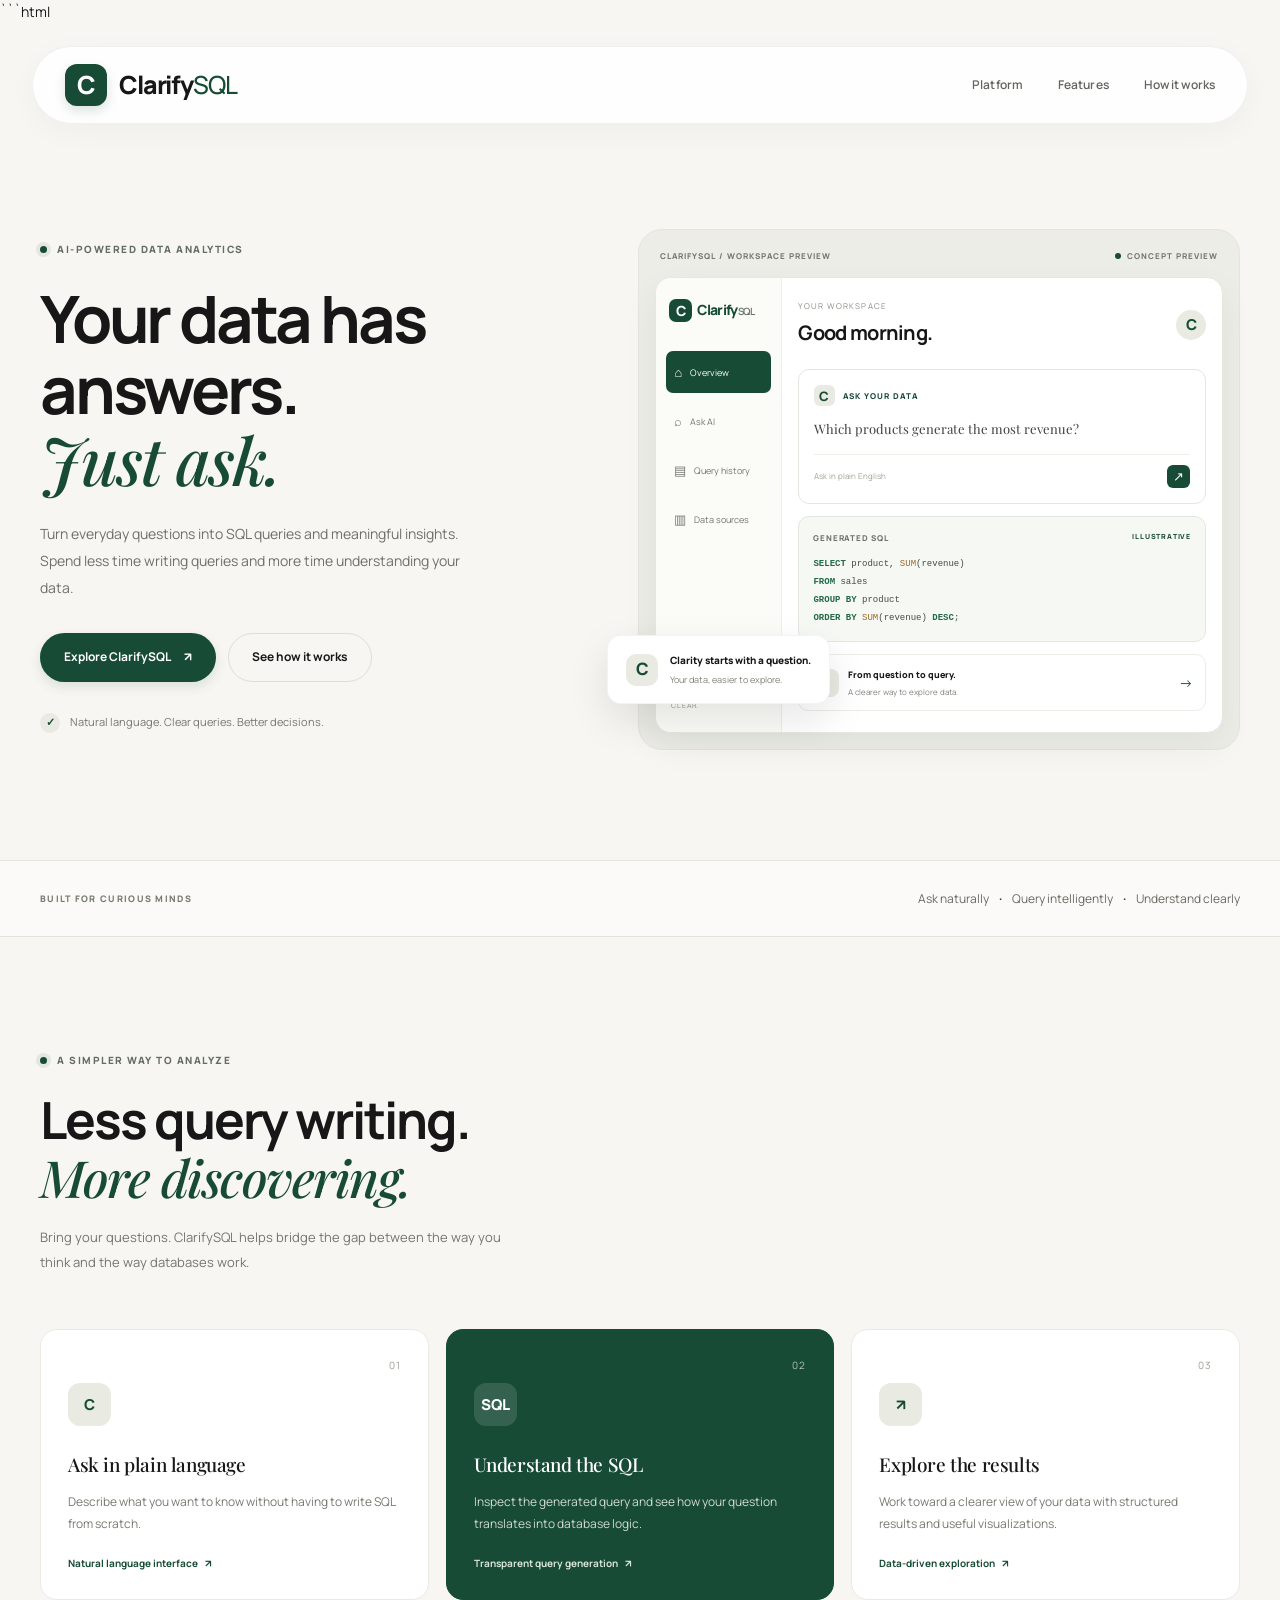
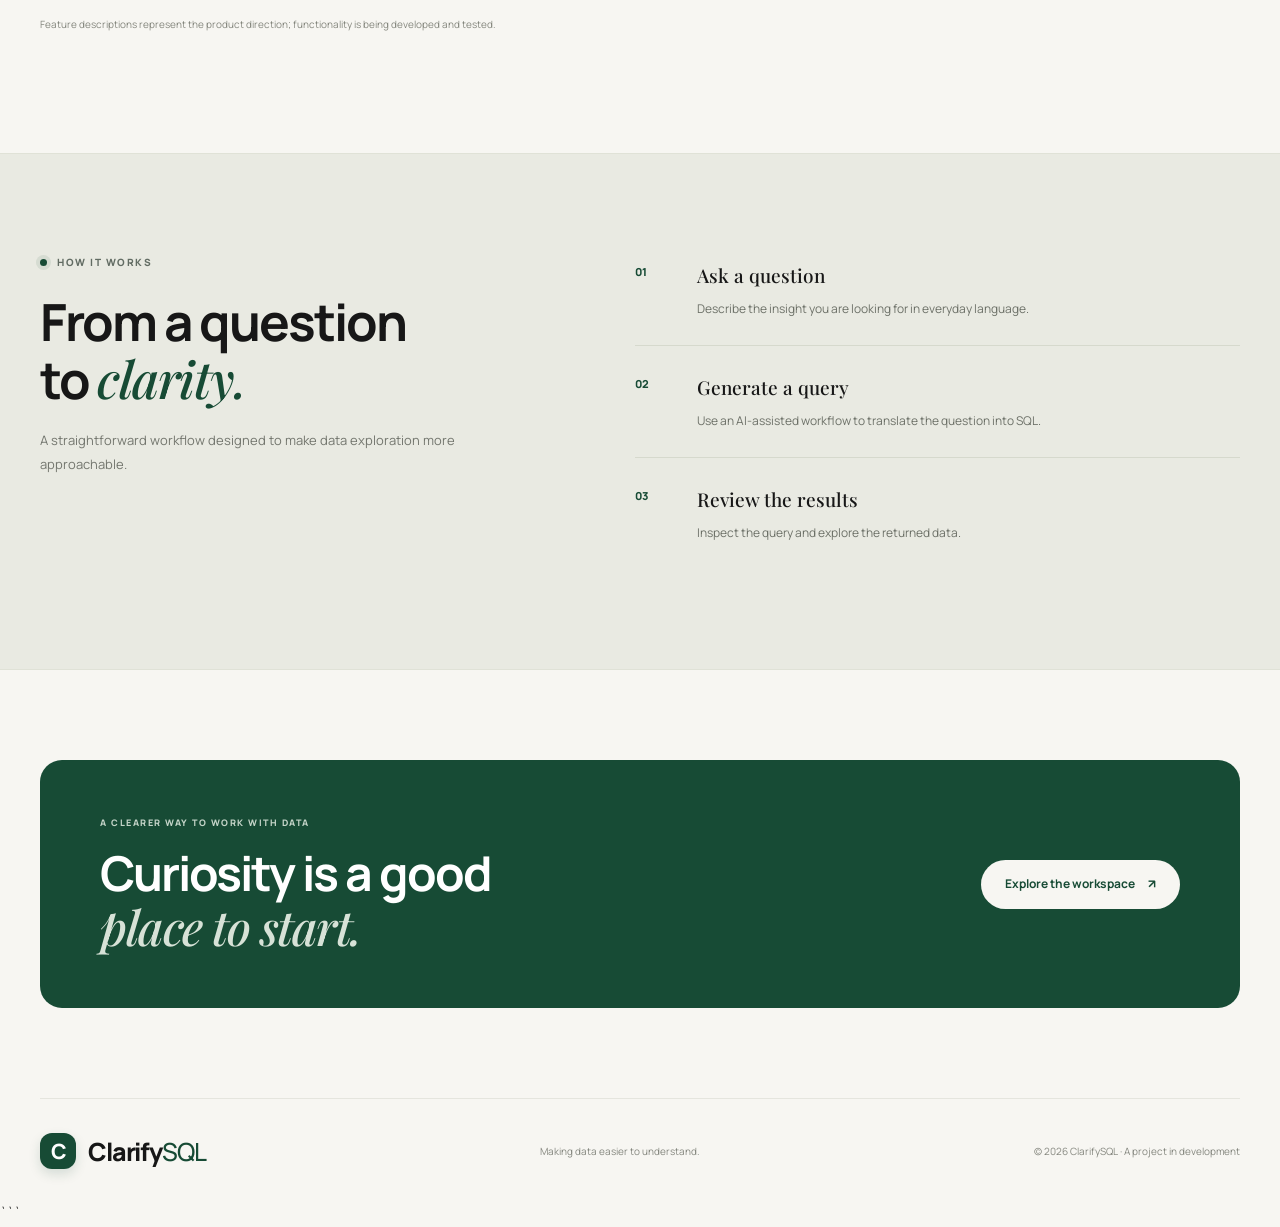
==== frontend/index.html @ b141f2fe "Add ClarifySQL landing page" ====
```html
<!DOCTYPE html>
<html lang="en">
<head>
  <meta charset="UTF-8" />
  <meta name="viewport" content="width=device-width, initial-scale=1.0" />
  <meta name="theme-color" content="#F7F6F2" />
  <meta name="description" content="ClarifySQL transforms natural-language questions into SQL queries and clear data insights." />
  <title>ClarifySQL — Ask your data</title>

  <link rel="preconnect" href="https://fonts.googleapis.com" />
  <link rel="preconnect" href="https://fonts.gstatic.com" crossorigin />
  <link href="https://fonts.googleapis.com/css2?family=DM+Sans:wght@400;500;600;700;800&family=Manrope:wght@400;500;600;700;800&family=Playfair+Display:ital,wght@0,500;0,600;0,700;1,500;1,600&display=swap" rel="stylesheet" />
  <link rel="stylesheet" href="style.css" />

  <style>
    /* Stronger, more professional ClarifySQL branding */
    :root {
      --sans: "Manrope", "DM Sans", Arial, sans-serif;
      --forest: #174B35;
    }

    .brand {
      gap: 12px;
      font-family: "Manrope", sans-serif;
      font-size: 25px;
      font-weight: 800;
      letter-spacing: -1.15px;
    }

    .brand-mark {
      width: 42px;
      height: 42px;
      border-radius: 12px;
      font-family: "Manrope", sans-serif;
      font-size: 25px;
      font-weight: 800;
      letter-spacing: -1.5px;
      box-shadow: 0 5px 12px rgba(23, 75, 53, 0.15);
    }

    .brand-light {
      color: var(--forest);
      font-weight: 500;
    }

    .hero h1 {
      font-family: "Manrope", sans-serif;
      font-weight: 700;
      letter-spacing: -3.2px;
      line-height: 1.08;
    }

    .hero h1 em {
      font-family: "Playfair Display", Georgia, serif;
      font-weight: 500;
      letter-spacing: -2px;
    }

    .section-heading h2,
    .how-copy h2,
    .closing h2 {
      font-family: "Manrope", sans-serif;
      font-weight: 700;
      letter-spacing: -2px;
    }

    .section-heading h2 em,
    .how-copy h2 em,
    .closing h2 em {
      font-family: "Playfair Display", Georgia, serif;
      font-weight: 500;
    }

    .preview-logo {
      display: flex;
      align-items: center;
      gap: 5px;
      margin-left: 3px;
      font-family: "Manrope", sans-serif;
      font-size: 14px;
      font-weight: 800;
      letter-spacing: -0.7px;
    }

    .preview-logo .preview-mark {
      display: inline-grid;
      place-items: center;
      width: 23px;
      height: 23px;
      border-radius: 7px;
      background: var(--forest);
      color: white;
      font-size: 14px;
      letter-spacing: -1px;
    }

    .preview-logo .preview-sql {
      font-size: 10px;
      font-weight: 600;
      color: #667269;
      letter-spacing: -0.3px;
    }

    .query-icon,
    .floating-icon {
      display: inline-grid;
      place-items: center;
      font-family: "Manrope", sans-serif;
      font-weight: 800;
    }

    .query-icon {
      width: 21px;
      height: 21px;
      border-radius: 6px;
      background: #E9EAE2;
      color: var(--forest);
      font-size: 13px;
    }

    .floating-icon {
      font-size: 17px;
    }

    .query-submit {
      font-family: "Manrope", sans-serif;
    }

    .site-header > a.button {
      display: none;
    }

    .hero-actions .button {
      min-height: 49px;
      font-size: 12px;
    }

    .button-dark {
      background: var(--forest);
    }

    .button-dark:focus-visible,
    .button-outline:focus-visible,
    a:focus-visible {
      outline: 3px solid #9CB9A4;
      outline-offset: 4px;
    }

    @media (max-width: 760px) {
      .brand {
        font-size: 22px;
      }

      .brand-mark {
        width: 38px;
        height: 38px;
        font-size: 23px;
      }

      .hero h1 {
        letter-spacing: -2.2px;
      }
    }
  </style>
</head>

<body>
  <header class="site-header">
    <a class="brand" href="#home" aria-label="ClarifySQL home">
      <span class="brand-mark" aria-hidden="true">C</span>
      <span>Clarify<span class="brand-light">SQL</span></span>
    </a>

    <nav class="nav-links" aria-label="Main navigation">
      <a href="#platform">Platform</a>
      <a href="#features">Features</a>
      <a href="#how-it-works">How it works</a>
    </nav>
  </header>

  <main id="home">
    <section class="hero section-wrap">
      <div class="hero-copy">
        <div class="eyebrow">
          <span class="status-dot"></span>
          AI-POWERED DATA ANALYTICS
        </div>

        <h1>
          Your data has answers.<br />
          <em>Just ask.</em>
        </h1>

        <p class="hero-description">
          Turn everyday questions into SQL queries and meaningful insights.
          Spend less time writing queries and more time understanding your data.
        </p>

        <div class="hero-actions">
          <a class="button button-dark" href="#platform">
            Explore ClarifySQL <span aria-hidden="true">↗</span>
          </a>
          <a class="button button-outline" href="#how-it-works">
            See how it works
          </a>
        </div>

        <div class="hero-note">
          <span class="mini-check" aria-hidden="true">✓</span>
          Natural language. Clear queries. Better decisions.
        </div>
      </div>

      <div class="hero-visual" id="platform">
        <div class="visual-topline">
          <span>CLARIFYSQL / WORKSPACE PREVIEW</span>
          <span class="live-indicator"><i></i> CONCEPT PREVIEW</span>
        </div>

        <div class="preview-window">
          <aside class="preview-sidebar">
            <div class="preview-logo">
              <span class="preview-mark" aria-hidden="true">C</span>
              <span>Clarify<span class="preview-sql">SQL</span></span>
            </div>

            <div class="side-item active">
              <span aria-hidden="true">⌂</span> Overview
            </div>
            <div class="side-item">
              <span aria-hidden="true">⌕</span> Ask AI
            </div>
            <div class="side-item">
              <span aria-hidden="true">▤</span> Query history
            </div>
            <div class="side-item">
              <span aria-hidden="true">▥</span> Data sources
            </div>

            <div class="sidebar-bottom">YOUR DATA, MADE CLEAR.</div>
          </aside>

          <div class="preview-main">
            <div class="preview-heading">
              <div>
                <span class="overline">YOUR WORKSPACE</span>
                <h2>Good morning.</h2>
              </div>
              <div class="avatar" aria-label="ClarifySQL">C</div>
            </div>

            <div class="query-card">
              <div class="query-label">
                <span class="query-icon" aria-hidden="true">C</span>
                ASK YOUR DATA
              </div>
              <p>Which products generate the most revenue?</p>
              <div class="query-footer">
                <span>Ask in plain English</span>
                <span class="query-submit" aria-hidden="true">↗</span>
              </div>
            </div>

            <div class="sql-card">
              <div class="sql-heading">
                <span>GENERATED SQL</span>
                <span class="sql-status">ILLUSTRATIVE</span>
              </div>
              <code><span class="sql-keyword">SELECT</span> product, <span class="sql-function">SUM</span>(revenue)<br />
                <span class="sql-keyword">FROM</span> sales<br />
                <span class="sql-keyword">GROUP BY</span> product<br />
                <span class="sql-keyword">ORDER BY</span> <span class="sql-function">SUM</span>(revenue) <span class="sql-keyword">DESC</span>;</code>
            </div>

            <div class="result-strip">
              <div class="result-symbol" aria-hidden="true">C</div>
              <div>
                <strong>From question to query.</strong>
                <span>A clearer way to explore data.</span>
              </div>
              <span class="result-arrow" aria-hidden="true">→</span>
            </div>
          </div>
        </div>

        <div class="floating-note">
          <span class="floating-icon" aria-hidden="true">C</span>
          <div>
            <strong>Clarity starts with a question.</strong>
            <span>Your data, easier to explore.</span>
          </div>
        </div>
      </div>
    </section>

    <section class="trust-strip">
      <div class="section-wrap trust-inner">
        <span>BUILT FOR CURIOUS MINDS</span>
        <p>Ask naturally <b>·</b> Query intelligently <b>·</b> Understand clearly</p>
      </div>
    </section>

    <section class="features section-wrap" id="features">
      <div class="section-heading">
        <div class="eyebrow">
          <span class="status-dot"></span>
          A SIMPLER WAY TO ANALYZE
        </div>
        <h2>Less query writing.<br /><em>More discovering.</em></h2>
        <p>
          Bring your questions. ClarifySQL helps bridge the gap between
          the way you think and the way databases work.
        </p>
      </div>

      <div class="feature-grid">
        <article class="feature-card">
          <span class="feature-number">01</span>
          <div class="feature-icon" aria-hidden="true">C</div>
          <h3>Ask in plain language</h3>
          <p>
            Describe what you want to know without having to write SQL
            from scratch.
          </p>
          <span class="feature-link">Natural language interface <span>↗</span></span>
        </article>

        <article class="feature-card feature-card-dark">
          <span class="feature-number">02</span>
          <div class="feature-icon" aria-hidden="true">SQL</div>
          <h3>Understand the SQL</h3>
          <p>
            Inspect the generated query and see how your question
            translates into database logic.
          </p>
          <span class="feature-link">Transparent query generation <span>↗</span></span>
        </article>

        <article class="feature-card">
          <span class="feature-number">03</span>
          <div class="feature-icon" aria-hidden="true">↗</div>
          <h3>Explore the results</h3>
          <p>
            Work toward a clearer view of your data with structured
            results and useful visualizations.
          </p>
          <span class="feature-link">Data-driven exploration <span>↗</span></span>
        </article>
      </div>

      <p class="feature-disclaimer">
        Feature descriptions represent the product direction; functionality
        is being developed and tested.
      </p>
    </section>

    <section class="how-section" id="how-it-works">
      <div class="section-wrap how-inner">
        <div class="how-copy">
          <div class="eyebrow">
            <span class="status-dot"></span>
            HOW IT WORKS
          </div>
          <h2>From a question<br />to <em>clarity.</em></h2>
          <p>
            A straightforward workflow designed to make data exploration
            more approachable.
          </p>
        </div>

        <div class="steps">
          <div class="step">
            <span class="step-number">01</span>
            <div>
              <h3>Ask a question</h3>
              <p>Describe the insight you are looking for in everyday language.</p>
            </div>
          </div>

          <div class="step">
            <span class="step-number">02</span>
            <div>
              <h3>Generate a query</h3>
              <p>Use an AI-assisted workflow to translate the question into SQL.</p>
            </div>
          </div>

          <div class="step">
            <span class="step-number">03</span>
            <div>
              <h3>Review the results</h3>
              <p>Inspect the query and explore the returned data.</p>
            </div>
          </div>
        </div>
      </div>
    </section>

    <section class="closing section-wrap">
      <div>
        <span class="closing-kicker">A CLEARER WAY TO WORK WITH DATA</span>
        <h2>Curiosity is a good<br /><em>place to start.</em></h2>
      </div>
      <a class="button button-light" href="#platform">
        Explore the workspace <span aria-hidden="true">↗</span>
      </a>
    </section>
  </main>

  <footer class="site-footer">
    <a class="brand footer-brand" href="#home" aria-label="ClarifySQL home">
      <span class="brand-mark" aria-hidden="true">C</span>
      <span>Clarify<span class="brand-light">SQL</span></span>
    </a>
    <p>Making data easier to understand.</p>
    <span class="footer-copy">© 2026 ClarifySQL · A project in development</span>
  </footer>
</body>
</html>
```
---- frontend/style.css ----
/* =========================================================
   ClarifySQL — Professional Landing Page
   Palette: Ivory / Forest Green / Charcoal / Soft Sage
   ========================================================= */

:root {
  --ivory: #F7F6F2;
  --forest: #174B35;
  --forest-dark: #103B29;
  --charcoal: #171717;
  --sage: #E9EAE2;
  --white: #FFFFFF;
  --muted: #777A73;
  --border: #E5E5DE;

  --serif: "Playfair Display", Georgia, serif;
  --sans: "Manrope", "DM Sans", Arial, sans-serif;

  --radius-card: 17px;
  --radius-large: 24px;
  --shadow-soft: 0 12px 35px rgba(23, 23, 23, 0.055);
}

* {
  box-sizing: border-box;
  margin: 0;
  padding: 0;
}

html {
  scroll-behavior: smooth;
  scroll-padding-top: 100px;
}

body {
  background: var(--ivory);
  color: var(--charcoal);
  font-family: var(--sans);
  font-size: 14px;
  line-height: 1.7;
  -webkit-font-smoothing: antialiased;
}

a {
  color: inherit;
  text-decoration: none;
  -webkit-tap-highlight-color: transparent;
}

::selection {
  background: var(--forest);
  color: var(--white);
}

.section-wrap {
  width: min(1200px, calc(100% - 80px));
  margin-inline: auto;
}

/* =========================================================
   HEADER & BRAND
   ========================================================= */

.site-header {
  width: min(1280px, calc(100% - 64px));
  min-height: 78px;
  margin: 22px auto 0;
  padding: 0 32px;
  display: flex;
  align-items: center;
  justify-content: space-between;
  gap: 28px;
  background: rgba(255, 255, 255, 0.88);
  border: 1px solid rgba(23, 23, 23, 0.06);
  border-radius: 50px;
  box-shadow: 0 8px 30px rgba(23, 23, 23, 0.035);
  position: relative;
  z-index: 2;
}

.brand {
  display: inline-flex;
  align-items: center;
  gap: 12px;
  white-space: nowrap;
  font-family: var(--sans);
  font-size: 25px;
  font-weight: 800;
  letter-spacing: -1.2px;
  line-height: 1.1;
}

.brand-mark {
  width: 42px;
  height: 42px;
  flex-shrink: 0;
  display: grid;
  place-items: center;
  background: var(--forest);
  color: var(--white);
  border-radius: 12px;
  font-family: var(--sans);
  font-size: 25px;
  font-weight: 800;
  letter-spacing: -1.5px;
  box-shadow: 0 5px 12px rgba(23, 75, 53, 0.14);
}

.brand-light {
  color: var(--forest);
  font-weight: 500;
}

.nav-links {
  display: flex;
  align-items: center;
  gap: 35px;
}

.nav-links a {
  color: #62645E;
  font-size: 12px;
  font-weight: 600;
  letter-spacing: 0.1px;
  transition: color 180ms ease;
}

.nav-links a:hover {
  color: var(--forest);
}

a:focus-visible {
  outline: 3px solid #9CB9A4;
  outline-offset: 4px;
  border-radius: 5px;
}

/* =========================================================
   BUTTONS
   ========================================================= */

.button {
  min-height: 49px;
  padding: 0 23px;
  display: inline-flex;
  align-items: center;
  justify-content: center;
  gap: 13px;
  border: 1px solid transparent;
  border-radius: 30px;
  font-family: var(--sans);
  font-size: 12px;
  font-weight: 700;
  white-space: nowrap;
  transition:
    transform 180ms ease,
    background 180ms ease,
    border-color 180ms ease,
    box-shadow 180ms ease;
}

.button:hover {
  transform: translateY(-2px);
}

.button-dark {
  background: var(--forest);
  color: var(--white);
  box-shadow: 0 5px 12px rgba(23, 75, 53, 0.12);
}

.button-dark:hover {
  background: var(--forest-dark);
  box-shadow: 0 8px 20px rgba(23, 75, 53, 0.18);
}

.button-outline {
  border-color: #DEDED6;
  background: transparent;
  color: var(--charcoal);
}

.button-outline:hover {
  background: var(--white);
  border-color: #C9CEC3;
}

.button-light {
  flex-shrink: 0;
  background: var(--ivory);
  color: var(--forest);
}

.button-light:hover {
  background: var(--white);
}

/* =========================================================
   HERO
   ========================================================= */

.hero {
  min-height: 640px;
  padding-block: 105px 110px;
  display: grid;
  grid-template-columns: 0.94fr 1.06fr;
  align-items: center;
  gap: 65px;
}

.hero-copy {
  padding-bottom: 5px;
}

.eyebrow {
  display: inline-flex;
  align-items: center;
  gap: 10px;
  color: #626C63;
  font-size: 10px;
  font-weight: 800;
  letter-spacing: 1.5px;
}

.status-dot {
  width: 7px;
  height: 7px;
  flex-shrink: 0;
  border-radius: 50%;
  background: var(--forest);
  box-shadow: 0 0 0 4px rgba(23, 75, 53, 0.09);
}

.hero h1 {
  margin-top: 25px;
  font-family: var(--sans);
  font-size: clamp(45px, 5.1vw, 69px);
  font-weight: 700;
  letter-spacing: -3.2px;
  line-height: 1.08;
}

/* Updated: clearer capital J in "Just ask." */
.hero h1 em {
  color: var(--forest);
  font-family: Georgia, "Times New Roman", serif;
  font-style: italic;
  font-weight: 500;
  letter-spacing: -1.5px;
}

.section-heading h2 em,
.how-copy h2 em,
.closing h2 em {
  color: var(--forest);
  font-family: var(--serif);
  font-weight: 500;
  letter-spacing: -1.5px;
}

.hero-description {
  max-width: 440px;
  margin-top: 25px;
  color: #6E706A;
  font-size: 14px;
  line-height: 1.95;
}

.hero-actions {
  margin-top: 31px;
  display: flex;
  align-items: center;
  flex-wrap: wrap;
  gap: 12px;
}

.hero-note {
  margin-top: 31px;
  display: flex;
  align-items: center;
  gap: 10px;
  color: #74776F;
  font-size: 11px;
}

.mini-check {
  width: 20px;
  height: 20px;
  flex-shrink: 0;
  display: grid;
  place-items: center;
  background: var(--sage);
  color: var(--forest);
  border-radius: 50%;
  font-size: 11px;
  font-weight: 800;
}

/* =========================================================
   WORKSPACE PREVIEW
   ========================================================= */

.hero-visual {
  position: relative;
  min-width: 0;
  padding: 16px;
  background: #ECEDE6;
  border: 1px solid #E4E5DD;
  border-radius: var(--radius-large);
}

.visual-topline {
  padding: 3px 5px 15px;
  display: flex;
  align-items: center;
  justify-content: space-between;
  gap: 10px;
  color: #76796F;
  font-size: 8px;
  font-weight: 800;
  letter-spacing: 1px;
}

.live-indicator {
  display: inline-flex;
  align-items: center;
  gap: 6px;
  white-space: nowrap;
}

.live-indicator i {
  width: 6px;
  height: 6px;
  border-radius: 50%;
  background: var(--forest);
}

.preview-window {
  min-height: 380px;
  display: grid;
  grid-template-columns: 126px minmax(0, 1fr);
  overflow: hidden;
  background: var(--white);
  border: 1px solid #E7E7E0;
  border-radius: 16px;
  box-shadow: 0 14px 35px rgba(25, 36, 28, 0.06);
}

.preview-sidebar {
  padding: 20px 10px;
  display: flex;
  flex-direction: column;
  gap: 7px;
  background: #FBFBF8;
  border-right: 1px solid #EEEEEA;
}

.preview-logo {
  margin: 0 0 22px 3px;
  display: flex;
  align-items: center;
  gap: 5px;
  color: var(--forest);
  font-family: var(--sans);
  font-size: 14px;
  font-weight: 800;
  letter-spacing: -0.7px;
  white-space: nowrap;
}

.preview-logo .preview-mark {
  width: 23px;
  height: 23px;
  flex-shrink: 0;
  display: inline-grid;
  place-items: center;
  background: var(--forest);
  color: var(--white);
  border-radius: 7px;
  font-size: 14px;
  letter-spacing: -1px;
}

.preview-logo .preview-sql {
  color: #667269;
  font-size: 10px;
  font-weight: 600;
  letter-spacing: -0.3px;
}

.side-item {
  padding: 10px 8px;
  display: flex;
  align-items: center;
  gap: 8px;
  color: #73766E;
  border-radius: 7px;
  font-size: 9px;
  white-space: nowrap;
}

.side-item > span {
  font-size: 13px;
}

.side-item.active {
  background: var(--forest);
  color: var(--white);
}

.sidebar-bottom {
  margin-top: auto;
  padding: 12px 5px 0;
  color: #92958B;
  font-size: 7px;
  letter-spacing: 0.8px;
}

.preview-main {
  min-width: 0;
  padding: 21px 16px;
}

.preview-heading {
  margin-bottom: 19px;
  display: flex;
  align-items: center;
  justify-content: space-between;
}

.overline {
  color: #8A8D84;
  font-size: 8px;
  letter-spacing: 1.2px;
}

.preview-heading h2 {
  margin-top: 3px;
  font-size: 20px;
  font-weight: 700;
  letter-spacing: -0.7px;
}

.avatar {
  width: 30px;
  height: 30px;
  display: grid;
  place-items: center;
  border-radius: 50%;
  background: var(--sage);
  color: var(--forest);
  font-family: var(--sans);
  font-size: 15px;
  font-weight: 800;
}

.query-card {
  padding: 15px;
  background: var(--white);
  border: 1px solid #E4E7DF;
  border-radius: 11px;
}

.query-label {
  display: flex;
  align-items: center;
  gap: 8px;
  color: var(--forest);
  font-size: 8px;
  font-weight: 800;
  letter-spacing: 1px;
}

.query-icon {
  width: 21px;
  height: 21px;
  display: inline-grid;
  place-items: center;
  background: var(--sage);
  color: var(--forest);
  border-radius: 6px;
  font-family: var(--sans);
  font-size: 12px;
  font-weight: 800;
}

.query-card > p {
  margin-top: 13px;
  color: #3F423D;
  font-family: var(--serif);
  font-size: 13px;
  line-height: 1.6;
}

.query-footer {
  margin-top: 14px;
  padding-top: 10px;
  display: flex;
  align-items: center;
  justify-content: space-between;
  border-top: 1px solid #EFEFEA;
  color: #A0A198;
  font-size: 8px;
}

.query-submit {
  width: 23px;
  height: 23px;
  display: grid;
  place-items: center;
  background: var(--forest);
  color: var(--white);
  border-radius: 6px;
  font-size: 13px;
}

.sql-card {
  margin-top: 12px;
  padding: 14px;
  background: #F6F8F3;
  border: 1px solid #E4E7DF;
  border-radius: 11px;
}

.sql-heading {
  margin-bottom: 11px;
  display: flex;
  justify-content: space-between;
  color: #6C756B;
  font-size: 8px;
  font-weight: 800;
  letter-spacing: 0.8px;
}

.sql-status {
  color: var(--forest);
  font-size: 7px;
}

.sql-card code {
  display: block;
  overflow-wrap: anywhere;
  color: #424D43;
  font-family: Consolas, monospace;
  font-size: 9px;
  line-height: 2;
}

.sql-keyword {
  color: #236847;
  font-weight: 700;
}

.sql-function {
  color: #9A6B26;
}

.result-strip {
  margin-top: 12px;
  padding: 12px;
  display: flex;
  align-items: center;
  gap: 9px;
  border: 1px solid #EBECE5;
  border-radius: 10px;
}

.result-symbol {
  width: 28px;
  height: 28px;
  flex-shrink: 0;
  display: grid;
  place-items: center;
  background: var(--sage);
  color: var(--forest);
  border-radius: 8px;
  font-family: var(--sans);
  font-size: 12px;
  font-weight: 800;
}

.result-strip > div:nth-child(2) {
  display: grid;
  gap: 2px;
}

.result-strip strong {
  font-size: 9px;
  font-weight: 800;
}

.result-strip span:not(.result-arrow) {
  color: #81837B;
  font-size: 8px;
}

.result-arrow {
  margin-left: auto;
  color: var(--forest);
}

.floating-note {
  position: absolute;
  left: -32px;
  bottom: 45px;
  max-width: 245px;
  padding: 16px 18px;
  display: flex;
  align-items: center;
  gap: 12px;
  background: var(--white);
  border: 1px solid rgba(23, 23, 23, 0.05);
  border-radius: 14px;
  box-shadow: 0 16px 40px rgba(23, 23, 23, 0.1);
  animation: float-in 600ms ease both;
}

.floating-icon {
  width: 32px;
  height: 32px;
  flex-shrink: 0;
  display: grid;
  place-items: center;
  background: var(--sage);
  color: var(--forest);
  border-radius: 10px;
  font-family: var(--sans);
  font-size: 15px;
  font-weight: 800;
}

.floating-note div {
  display: grid;
  gap: 3px;
}

.floating-note strong {
  font-size: 10px;
  font-weight: 800;
}

.floating-note div span {
  color: #808279;
  font-size: 9px;
}

/* =========================================================
   TRUST STRIP
   ========================================================= */

.trust-strip {
  border-block: 1px solid var(--border);
  background: rgba(255, 255, 255, 0.43);
}

.trust-inner {
  min-height: 75px;
  display: flex;
  align-items: center;
  justify-content: space-between;
  gap: 25px;
}

.trust-inner > span {
  color: #777B70;
  font-size: 9px;
  font-weight: 800;
  letter-spacing: 1.3px;
}

.trust-inner p {
  color: #666A61;
  font-size: 12px;
}

.trust-inner b {
  padding-inline: 8px;
  color: var(--forest);
}

/* =========================================================
   FEATURES
   ========================================================= */

.features {
  padding-block: 115px 120px;
}

.section-heading {
  max-width: 620px;
}

.section-heading h2,
.how-copy h2 {
  margin-top: 22px;
  font-family: var(--sans);
  font-size: clamp(38px, 4vw, 54px);
  font-weight: 700;
  letter-spacing: -2px;
  line-height: 1.12;
}

.section-heading > p,
.how-copy > p {
  max-width: 480px;
  margin-top: 19px;
  color: #73766E;
  font-size: 13px;
  line-height: 1.9;
}

.feature-grid {
  margin-top: 55px;
  display: grid;
  grid-template-columns: repeat(3, minmax(0, 1fr));
  gap: 17px;
}

.feature-card {
  min-height: 260px;
  padding: 27px;
  display: flex;
  flex-direction: column;
  align-items: flex-start;
  background: var(--white);
  border: 1px solid #EAEAE3;
  border-radius: var(--radius-card);
  transition: transform 200ms ease, box-shadow 200ms ease;
}

.feature-card:hover {
  transform: translateY(-5px);
  box-shadow: var(--shadow-soft);
}

.feature-number {
  align-self: flex-end;
  color: #9A9D92;
  font-size: 10px;
  letter-spacing: 1px;
}

.feature-icon {
  width: 43px;
  height: 43px;
  margin-top: 9px;
  display: grid;
  place-items: center;
  background: var(--sage);
  color: var(--forest);
  border-radius: 12px;
  font-family: var(--sans);
  font-size: 15px;
  font-weight: 800;
}

.feature-card h3 {
  margin-top: 22px;
  font-family: var(--serif);
  font-size: 19px;
  font-weight: 500;
  letter-spacing: -0.4px;
}

.feature-card > p {
  margin-top: 10px;
  color: #777970;
  font-size: 12px;
  line-height: 1.85;
}

.feature-link {
  margin-top: auto;
  padding-top: 20px;
  color: var(--forest);
  font-size: 10px;
  font-weight: 700;
}

.feature-link span {
  margin-left: 5px;
}

.feature-card-dark {
  background: var(--forest);
  border-color: var(--forest);
  color: var(--white);
}

.feature-card-dark .feature-number {
  color: #B3C4B7;
}

.feature-card-dark .feature-icon {
  background: rgba(255, 255, 255, 0.13);
  color: var(--white);
}

.feature-card-dark > p {
  color: #D0DBD1;
}

.feature-card-dark .feature-link {
  color: #D8E5D9;
}

.feature-disclaimer {
  margin-top: 16px;
  color: #85877E;
  font-size: 10px;
}

/* =========================================================
   HOW IT WORKS
   ========================================================= */

.how-section {
  background: var(--sage);
  border-block: 1px solid #E0E2D7;
}

.how-inner {
  padding-block: 100px;
  display: grid;
  grid-template-columns: 0.9fr 1.1fr;
  align-items: start;
  gap: 100px;
}

.steps {
  display: grid;
  gap: 0;
}

.step {
  padding: 25px 0;
  display: grid;
  grid-template-columns: 46px 1fr;
  gap: 16px;
  border-bottom: 1px solid #D6D9CD;
}

.step:first-child {
  padding-top: 5px;
}

.step:last-child {
  border-bottom: 0;
}

.step-number {
  padding-top: 4px;
  color: var(--forest);
  font-size: 11px;
  font-weight: 800;
}

.step h3 {
  font-family: var(--serif);
  font-size: 19px;
  font-weight: 500;
}

.step p {
  margin-top: 7px;
  color: #6D7168;
  font-size: 12px;
  line-height: 1.8;
}

/* =========================================================
   CLOSING SECTION
   ========================================================= */

.closing {
  margin-block: 90px;
  padding: 55px 60px;
  display: flex;
  align-items: center;
  justify-content: space-between;
  gap: 30px;
  background: var(--forest);
  border-radius: 22px;
  color: var(--white);
}

.closing-kicker {
  color: #C4D4C8;
  font-size: 9px;
  font-weight: 800;
  letter-spacing: 1.5px;
}

.closing h2 {
  margin-top: 16px;
  font-family: var(--sans);
  font-size: clamp(34px, 4vw, 48px);
  font-weight: 700;
  letter-spacing: -2px;
  line-height: 1.12;
}

.closing h2 em {
  color: #D7E2D7;
}

/* =========================================================
   FOOTER
   ========================================================= */

.site-footer {
  width: min(1200px, calc(100% - 80px));
  min-height: 105px;
  margin-inline: auto;
  padding-block: 23px;
  display: flex;
  align-items: center;
  justify-content: space-between;
  gap: 20px;
  border-top: 1px solid var(--border);
}

.footer-brand {
  font-size: 21px;
}

.footer-brand .brand-mark {
  width: 36px;
  height: 36px;
  font-size: 21px;
}

.site-footer > p,
.footer-copy {
  color: #85877F;
  font-size: 10px;
}

/* =========================================================
   ANIMATIONS
   ========================================================= */

@keyframes float-in {
  from {
    opacity: 0;
    transform: translateY(12px);
  }

  to {
    opacity: 1;
    transform: translateY(0);
  }
}

/* =========================================================
   RESPONSIVE DESIGN
   ========================================================= */

@media (min-width: 1500px) {
  .hero {
    padding-block: 125px;
  }
}

@media (max-width: 1050px) {
  .section-wrap {
    width: calc(100% - 56px);
  }

  .hero {
    gap: 35px;
    padding-block: 80px;
  }

  .hero h1 {
    font-size: clamp(40px, 5vw, 55px);
    letter-spacing: -2.2px;
  }

  .preview-window {
    grid-template-columns: 105px minmax(0, 1fr);
  }

  .preview-sidebar {
    padding-inline: 7px;
  }

  .side-item {
    font-size: 8px;
  }

  .floating-note {
    left: -15px;
  }

  .how-inner {
    gap: 50px;
  }
}

@media (max-width: 760px) {
  .section-wrap {
    width: calc(100% - 36px);
  }

  .site-header {
    width: calc(100% - 28px);
    min-height: 65px;
    margin-top: 14px;
    padding-inline: 20px;
  }

  .brand {
    font-size: 22px;
    gap: 10px;
  }

  .brand-mark {
    width: 38px;
    height: 38px;
    font-size: 23px;
  }

  .nav-links {
    display: none;
  }

  .hero {
    grid-template-columns: 1fr;
    gap: 50px;
    padding-block: 75px 80px;
  }

  .hero h1 {
    font-size: clamp(43px, 10vw, 63px);
    letter-spacing: -2px;
  }

  .hero-description {
    max-width: 520px;
  }

  .hero-visual {
    width: min(100%, 540px);
    margin-inline: auto;
  }

  .floating-note {
    left: 10px;
    bottom: -22px;
  }

  .trust-inner {
    min-height: 90px;
    align-items: flex-start;
    justify-content: center;
    flex-direction: column;
    gap: 5px;
  }

  .trust-inner p {
    font-size: 11px;
  }

  .features {
    padding-block: 80px;
  }

  .feature-grid {
    grid-template-columns: 1fr;
    gap: 13px;
    margin-top: 35px;
  }

  .feature-card {
    min-height: 230px;
  }

  .how-inner {
    padding-block: 75px;
    grid-template-columns: 1fr;
    gap: 40px;
  }

  .closing {
    margin-block: 55px;
    padding: 35px 25px;
    align-items: flex-start;
    flex-direction: column;
  }

  .site-footer {
    width: calc(100% - 36px);
    align-items: flex-start;
    flex-direction: column;
    gap: 12px;
  }
}

@media (max-width: 420px) {
  .button {
    padding-inline: 15px;
    font-size: 11px;
  }

  .hero-actions {
    align-items: stretch;
  }

  .hero-actions .button {
    flex: 1;
  }

  .preview-window {
    grid-template-columns: 82px minmax(0, 1fr);
  }

  .preview-main {
    padding: 14px 10px;
  }

  .preview-logo {
    gap: 3px;
    font-size: 11px;
  }

  .preview-logo .preview-mark {
    width: 19px;
    height: 19px;
    font-size: 12px;
  }

  .preview-logo .preview-sql {
    font-size: 8px;
  }

  .side-item {
    gap: 5px;
    padding-inline: 5px;
    font-size: 7px;
  }

  .preview-heading h2 {
    font-size: 17px;
  }

  .sql-card {
    padding: 10px;
  }

  .sql-card code {
    font-size: 8px;
  }

  .result-strip {
    padding: 9px;
  }

  .result-strip strong {
    font-size: 8px;
  }

  .result-strip span:not(.result-arrow) {
    font-size: 7px;
  }

  .floating-note {
    max-width: 220px;
  }
}

/* Respect reduced-motion preferences */

@media (prefers-reduced-motion: reduce) {
  *,
  *::before,
  *::after {
    scroll-behavior: auto !important;
    animation-duration: 0.01ms !important;
    animation-iteration-count: 1 !important;
    transition-duration: 0.01ms !important;
  }
}
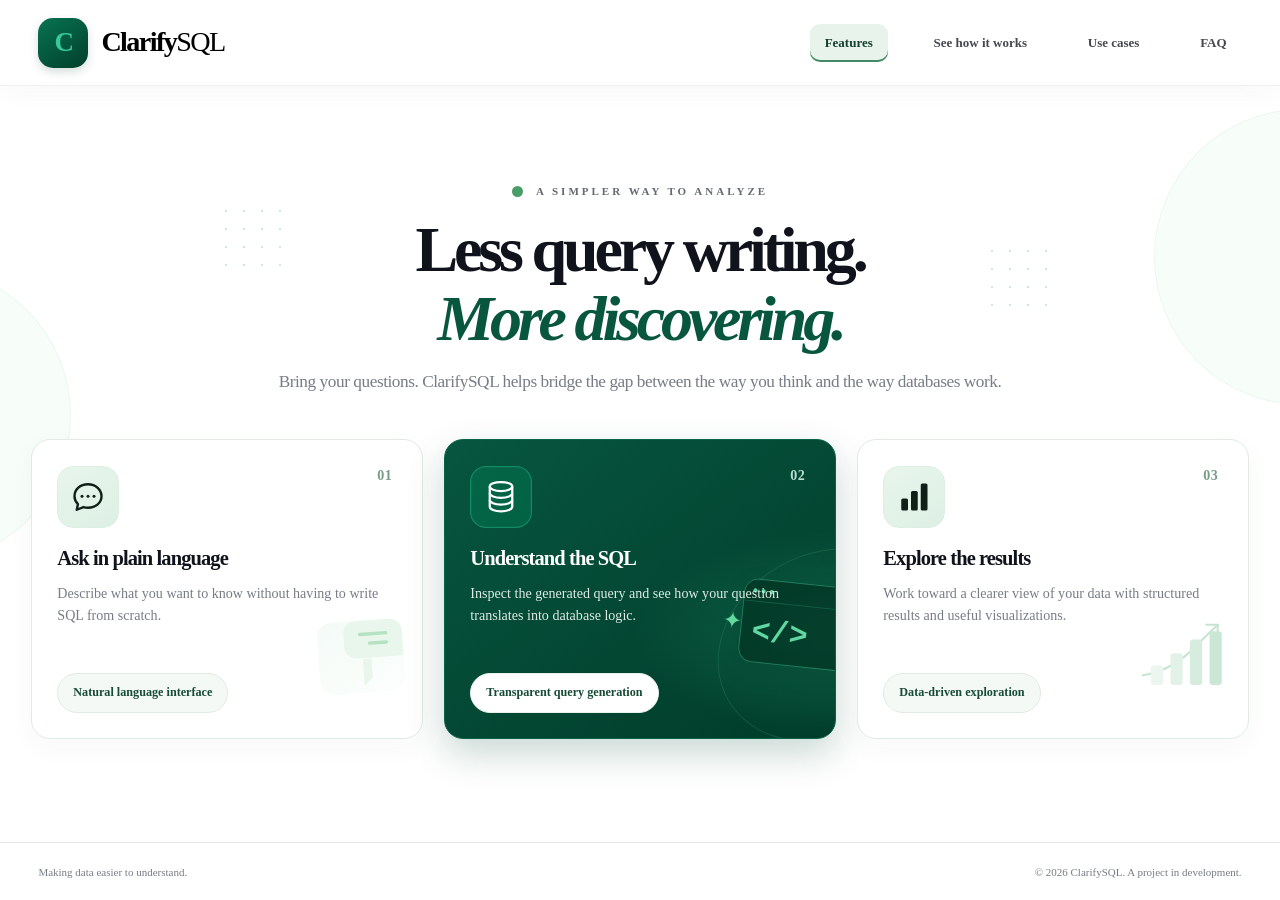
==== commit 99a72be1: "Add ClarifySQL frontend and API" ====
--- a/frontend/index.html
+++ b/frontend/index.html
@@ -1,168 +1,23 @@
-```html
+
 <!DOCTYPE html>
 <html lang="en">
 <head>
-  <meta charset="UTF-8" />
-  <meta name="viewport" content="width=device-width, initial-scale=1.0" />
-  <meta name="theme-color" content="#F7F6F2" />
-  <meta name="description" content="ClarifySQL transforms natural-language questions into SQL queries and clear data insights." />
-  <title>ClarifySQL — Ask your data</title>
+  <meta charset="UTF-8">
+  <meta name="viewport" content="width=device-width, initial-scale=1.0">
+  <meta name="theme-color" content="#F7F8F5">
 
-  <link rel="preconnect" href="https://fonts.googleapis.com" />
-  <link rel="preconnect" href="https://fonts.gstatic.com" crossorigin />
-  <link href="https://fonts.googleapis.com/css2?family=DM+Sans:wght@400;500;600;700;800&family=Manrope:wght@400;500;600;700;800&family=Playfair+Display:ital,wght@0,500;0,600;0,700;1,500;1,600&display=swap" rel="stylesheet" />
-  <link rel="stylesheet" href="style.css" />
+  <meta name="description"
+    content="ClarifySQL helps you turn natural-language questions into SQL and understand your data more easily.">
 
-  <style>
-    /* Stronger, more professional ClarifySQL branding */
-    :root {
-      --sans: "Manrope", "DM Sans", Arial, sans-serif;
-      --forest: #174B35;
-    }
+  <title>ClarifySQL — Less query writing. More discovering.</title>
 
-    .brand {
-      gap: 12px;
-      font-family: "Manrope", sans-serif;
-      font-size: 25px;
-      font-weight: 800;
-      letter-spacing: -1.15px;
-    }
+  <link rel="preconnect" href="https://fonts.googleapis.com">
+  <link rel="preconnect" href="https://fonts.gstatic.com" crossorigin>
 
-    .brand-mark {
-      width: 42px;
-      height: 42px;
-      border-radius: 12px;
-      font-family: "Manrope", sans-serif;
-      font-size: 25px;
-      font-weight: 800;
-      letter-spacing: -1.5px;
-      box-shadow: 0 5px 12px rgba(23, 75, 53, 0.15);
-    }
+  <link href="https://fonts.googleapis.com/css2?family=DM+Sans:wght@400;500;600;700;800&family=Manrope:wght@400;500;600;700;800&display=swap"
+    rel="stylesheet">
 
-    .brand-light {
-      color: var(--forest);
-      font-weight: 500;
-    }
-
-    .hero h1 {
-      font-family: "Manrope", sans-serif;
-      font-weight: 700;
-      letter-spacing: -3.2px;
-      line-height: 1.08;
-    }
-
-    .hero h1 em {
-      font-family: "Playfair Display", Georgia, serif;
-      font-weight: 500;
-      letter-spacing: -2px;
-    }
-
-    .section-heading h2,
-    .how-copy h2,
-    .closing h2 {
-      font-family: "Manrope", sans-serif;
-      font-weight: 700;
-      letter-spacing: -2px;
-    }
-
-    .section-heading h2 em,
-    .how-copy h2 em,
-    .closing h2 em {
-      font-family: "Playfair Display", Georgia, serif;
-      font-weight: 500;
-    }
-
-    .preview-logo {
-      display: flex;
-      align-items: center;
-      gap: 5px;
-      margin-left: 3px;
-      font-family: "Manrope", sans-serif;
-      font-size: 14px;
-      font-weight: 800;
-      letter-spacing: -0.7px;
-    }
-
-    .preview-logo .preview-mark {
-      display: inline-grid;
-      place-items: center;
-      width: 23px;
-      height: 23px;
-      border-radius: 7px;
-      background: var(--forest);
-      color: white;
-      font-size: 14px;
-      letter-spacing: -1px;
-    }
-
-    .preview-logo .preview-sql {
-      font-size: 10px;
-      font-weight: 600;
-      color: #667269;
-      letter-spacing: -0.3px;
-    }
-
-    .query-icon,
-    .floating-icon {
-      display: inline-grid;
-      place-items: center;
-      font-family: "Manrope", sans-serif;
-      font-weight: 800;
-    }
-
-    .query-icon {
-      width: 21px;
-      height: 21px;
-      border-radius: 6px;
-      background: #E9EAE2;
-      color: var(--forest);
-      font-size: 13px;
-    }
-
-    .floating-icon {
-      font-size: 17px;
-    }
-
-    .query-submit {
-      font-family: "Manrope", sans-serif;
-    }
-
-    .site-header > a.button {
-      display: none;
-    }
-
-    .hero-actions .button {
-      min-height: 49px;
-      font-size: 12px;
-    }
-
-    .button-dark {
-      background: var(--forest);
-    }
-
-    .button-dark:focus-visible,
-    .button-outline:focus-visible,
-    a:focus-visible {
-      outline: 3px solid #9CB9A4;
-      outline-offset: 4px;
-    }
-
-    @media (max-width: 760px) {
-      .brand {
-        font-size: 22px;
-      }
-
-      .brand-mark {
-        width: 38px;
-        height: 38px;
-        font-size: 23px;
-      }
-
-      .hero h1 {
-        letter-spacing: -2.2px;
-      }
-    }
-  </style>
+  <link rel="stylesheet" href="style.css">
 </head>
 
 <body>
@@ -173,249 +28,157 @@
     </a>
 
     <nav class="nav-links" aria-label="Main navigation">
-      <a href="#platform">Platform</a>
-      <a href="#features">Features</a>
-      <a href="#how-it-works">How it works</a>
+      <a class="nav-active" href="#features">Features</a>
+      <a class="button button-outline" href="chatbot.html">
+  See how it works
+</a>
+      <a href="#results">Use cases</a>
+      <a href="#faq">FAQ</a>
     </nav>
   </header>
 
   <main id="home">
-    <section class="hero section-wrap">
-      <div class="hero-copy">
-        <div class="eyebrow">
-          <span class="status-dot"></span>
-          AI-POWERED DATA ANALYTICS
-        </div>
-
-        <h1>
-          Your data has answers.<br />
-          <em>Just ask.</em>
-        </h1>
-
-        <p class="hero-description">
-          Turn everyday questions into SQL queries and meaningful insights.
-          Spend less time writing queries and more time understanding your data.
-        </p>
-
-        <div class="hero-actions">
-          <a class="button button-dark" href="#platform">
-            Explore ClarifySQL <span aria-hidden="true">↗</span>
-          </a>
-          <a class="button button-outline" href="#how-it-works">
-            See how it works
-          </a>
-        </div>
-
-        <div class="hero-note">
-          <span class="mini-check" aria-hidden="true">✓</span>
-          Natural language. Clear queries. Better decisions.
-        </div>
-      </div>
-
-      <div class="hero-visual" id="platform">
-        <div class="visual-topline">
-          <span>CLARIFYSQL / WORKSPACE PREVIEW</span>
-          <span class="live-indicator"><i></i> CONCEPT PREVIEW</span>
-        </div>
-
-        <div class="preview-window">
-          <aside class="preview-sidebar">
-            <div class="preview-logo">
-              <span class="preview-mark" aria-hidden="true">C</span>
-              <span>Clarify<span class="preview-sql">SQL</span></span>
-            </div>
-
-            <div class="side-item active">
-              <span aria-hidden="true">⌂</span> Overview
-            </div>
-            <div class="side-item">
-              <span aria-hidden="true">⌕</span> Ask AI
-            </div>
-            <div class="side-item">
-              <span aria-hidden="true">▤</span> Query history
-            </div>
-            <div class="side-item">
-              <span aria-hidden="true">▥</span> Data sources
-            </div>
-
-            <div class="sidebar-bottom">YOUR DATA, MADE CLEAR.</div>
-          </aside>
-
-          <div class="preview-main">
-            <div class="preview-heading">
-              <div>
-                <span class="overline">YOUR WORKSPACE</span>
-                <h2>Good morning.</h2>
-              </div>
-              <div class="avatar" aria-label="ClarifySQL">C</div>
-            </div>
-
-            <div class="query-card">
-              <div class="query-label">
-                <span class="query-icon" aria-hidden="true">C</span>
-                ASK YOUR DATA
-              </div>
-              <p>Which products generate the most revenue?</p>
-              <div class="query-footer">
-                <span>Ask in plain English</span>
-                <span class="query-submit" aria-hidden="true">↗</span>
-              </div>
-            </div>
-
-            <div class="sql-card">
-              <div class="sql-heading">
-                <span>GENERATED SQL</span>
-                <span class="sql-status">ILLUSTRATIVE</span>
-              </div>
-              <code><span class="sql-keyword">SELECT</span> product, <span class="sql-function">SUM</span>(revenue)<br />
-                <span class="sql-keyword">FROM</span> sales<br />
-                <span class="sql-keyword">GROUP BY</span> product<br />
-                <span class="sql-keyword">ORDER BY</span> <span class="sql-function">SUM</span>(revenue) <span class="sql-keyword">DESC</span>;</code>
-            </div>
-
-            <div class="result-strip">
-              <div class="result-symbol" aria-hidden="true">C</div>
-              <div>
-                <strong>From question to query.</strong>
-                <span>A clearer way to explore data.</span>
-              </div>
-              <span class="result-arrow" aria-hidden="true">→</span>
-            </div>
-          </div>
-        </div>
-
-        <div class="floating-note">
-          <span class="floating-icon" aria-hidden="true">C</span>
-          <div>
-            <strong>Clarity starts with a question.</strong>
-            <span>Your data, easier to explore.</span>
-          </div>
-        </div>
-      </div>
-    </section>
-
-    <section class="trust-strip">
-      <div class="section-wrap trust-inner">
-        <span>BUILT FOR CURIOUS MINDS</span>
-        <p>Ask naturally <b>·</b> Query intelligently <b>·</b> Understand clearly</p>
-      </div>
-    </section>
-
-    <section class="features section-wrap" id="features">
-      <div class="section-heading">
+    <section class="landing">
+      <div class="hero-heading">
         <div class="eyebrow">
           <span class="status-dot"></span>
           A SIMPLER WAY TO ANALYZE
         </div>
-        <h2>Less query writing.<br /><em>More discovering.</em></h2>
-        <p>
+
+        <h1>
+          Less query writing.<br>
+          <span>More discovering.</span>
+        </h1>
+
+        <p class="hero-description">
           Bring your questions. ClarifySQL helps bridge the gap between
           the way you think and the way databases work.
         </p>
       </div>
 
-      <div class="feature-grid">
-        <article class="feature-card">
+      <section class="feature-grid" id="features"
+        aria-label="ClarifySQL features">
+
+        <article class="feature-card" id="plain-language">
           <span class="feature-number">01</span>
-          <div class="feature-icon" aria-hidden="true">C</div>
-          <h3>Ask in plain language</h3>
+
+          <div class="feature-icon chat-icon" aria-hidden="true">
+            <svg viewBox="0 0 48 48" fill="none">
+              <path d="M24 7C13.5 7 6 14 6 23c0 4.1 1.7 7.7 4.6 10.4L9 41l9-3.6c2 .7 4 .9 6 .9 10.5 0 18-6.8 18-15.3S34.5 7 24 7Z"
+                stroke="currentColor" stroke-width="3.2"
+                stroke-linecap="round" stroke-linejoin="round"/>
+              <circle cx="16" cy="23" r="2" fill="currentColor"/>
+              <circle cx="24" cy="23" r="2" fill="currentColor"/>
+              <circle cx="32" cy="23" r="2" fill="currentColor"/>
+            </svg>
+          </div>
+
+          <h2>Ask in plain language</h2>
+
           <p>
             Describe what you want to know without having to write SQL
             from scratch.
           </p>
-          <span class="feature-link">Natural language interface <span>↗</span></span>
+
+          <div class="feature-link">
+            <span>Natural language interface</span>
+          </div>
+
+          <div class="card-decoration chat-decoration" aria-hidden="true">
+            <span></span><span></span>
+          </div>
         </article>
 
         <article class="feature-card feature-card-dark">
           <span class="feature-number">02</span>
-          <div class="feature-icon" aria-hidden="true">SQL</div>
-          <h3>Understand the SQL</h3>
+
+          <div class="feature-icon database-icon" aria-hidden="true">
+            <svg viewBox="0 0 48 48" fill="none">
+              <ellipse cx="24" cy="10" rx="15" ry="6"
+                stroke="currentColor" stroke-width="3"/>
+              <path d="M9 10v27c0 3.3 6.7 6 15 6s15-2.7 15-6V10"
+                stroke="currentColor" stroke-width="3"/>
+              <path d="M9 19c0 3.3 6.7 6 15 6s15-2.7 15-6M9 28c0 3.3 6.7 6 15 6s15-2.7 15-6"
+                stroke="currentColor" stroke-width="3"/>
+            </svg>
+          </div>
+
+          <h2>Understand the SQL</h2>
+
           <p>
             Inspect the generated query and see how your question
             translates into database logic.
           </p>
-          <span class="feature-link">Transparent query generation <span>↗</span></span>
+
+          <div class="feature-link">
+            <span>Transparent query generation</span>
+          </div>
+
+          <div class="code-decoration" aria-hidden="true">
+            <div class="code-window">
+              <div class="code-window-top">
+                <span></span><span></span><span></span>
+              </div>
+              <div class="code-window-body">&lt;/&gt;</div>
+            </div>
+            <span class="sparkle">✦</span>
+          </div>
         </article>
 
-        <article class="feature-card">
+        <article class="feature-card" id="results">
           <span class="feature-number">03</span>
-          <div class="feature-icon" aria-hidden="true">↗</div>
-          <h3>Explore the results</h3>
+
+          <div class="feature-icon chart-icon" aria-hidden="true">
+            <svg viewBox="0 0 48 48" fill="currentColor">
+              <rect x="7" y="26" width="9" height="16" rx="2"/>
+              <rect x="20" y="16" width="9" height="26" rx="2"/>
+              <rect x="33" y="6" width="9" height="36" rx="2"/>
+            </svg>
+          </div>
+
+          <h2>Explore the results</h2>
+
           <p>
             Work toward a clearer view of your data with structured
             results and useful visualizations.
           </p>
-          <span class="feature-link">Data-driven exploration <span>↗</span></span>
-        </article>
-      </div>
 
-      <p class="feature-disclaimer">
-        Feature descriptions represent the product direction; functionality
-        is being developed and tested.
-      </p>
-    </section>
-
-    <section class="how-section" id="how-it-works">
-      <div class="section-wrap how-inner">
-        <div class="how-copy">
-          <div class="eyebrow">
-            <span class="status-dot"></span>
-            HOW IT WORKS
-          </div>
-          <h2>From a question<br />to <em>clarity.</em></h2>
-          <p>
-            A straightforward workflow designed to make data exploration
-            more approachable.
-          </p>
-        </div>
-
-        <div class="steps">
-          <div class="step">
-            <span class="step-number">01</span>
-            <div>
-              <h3>Ask a question</h3>
-              <p>Describe the insight you are looking for in everyday language.</p>
-            </div>
+          <div class="feature-link">
+            <span>Data-driven exploration</span>
           </div>
 
-          <div class="step">
-            <span class="step-number">02</span>
-            <div>
-              <h3>Generate a query</h3>
-              <p>Use an AI-assisted workflow to translate the question into SQL.</p>
-            </div>
+          <div class="chart-decoration" aria-hidden="true">
+            <svg viewBox="0 0 120 100" fill="none">
+              <path d="M8 79C31 75 54 64 73 43L100 17"
+                stroke="#86C9A2" stroke-width="2.5"
+                stroke-linecap="round"/>
+              <path d="M86 17h14v14"
+                stroke="#86C9A2" stroke-width="2.5"
+                stroke-linecap="round" stroke-linejoin="round"/>
+              <rect x="18" y="67" width="15" height="24" rx="4"
+                fill="#D8EDE0"/>
+              <rect x="42" y="52" width="15" height="39" rx="4"
+                fill="#C4E5D1"/>
+              <rect x="66" y="35" width="15" height="56" rx="4"
+                fill="#A9D9BC"/>
+              <rect x="90" y="25" width="15" height="66" rx="4"
+                fill="#91CEAA"/>
+            </svg>
           </div>
-
-          <div class="step">
-            <span class="step-number">03</span>
-            <div>
-              <h3>Review the results</h3>
-              <p>Inspect the query and explore the returned data.</p>
-            </div>
-          </div>
-        </div>
-      </div>
-    </section>
-
-    <section class="closing section-wrap">
-      <div>
-        <span class="closing-kicker">A CLEARER WAY TO WORK WITH DATA</span>
-        <h2>Curiosity is a good<br /><em>place to start.</em></h2>
-      </div>
-      <a class="button button-light" href="#platform">
-        Explore the workspace <span aria-hidden="true">↗</span>
-      </a>
+        </article>
+      </section>
     </section>
   </main>
 
   <footer class="site-footer">
-    <a class="brand footer-brand" href="#home" aria-label="ClarifySQL home">
-      <span class="brand-mark" aria-hidden="true">C</span>
-      <span>Clarify<span class="brand-light">SQL</span></span>
-    </a>
     <p>Making data easier to understand.</p>
-    <span class="footer-copy">© 2026 ClarifySQL · A project in development</span>
+    <span>© 2026 ClarifySQL. A project in development.</span>
   </footer>
+
+  <section class="visually-hidden" id="faq" aria-label="Frequently asked questions">
+    <h2>Frequently asked questions</h2>
+    <p>ClarifySQL is a project in development that aims to help users
+      explore data through natural-language questions and SQL.</p>
+  </section>
 </body>
-</html>
-```+</html>
--- a/frontend/style.css
+++ b/frontend/style.css
@@ -1,25 +1,18 @@
-
-/* =========================================================
-   ClarifySQL — Professional Landing Page
-   Palette: Ivory / Forest Green / Charcoal / Soft Sage
-   ========================================================= */
+```css
+/* ==================================================
+   ClarifySQL — Single-screen landing page
+   ================================================== */
 
 :root {
-  --ivory: #F7F6F2;
-  --forest: #174B35;
-  --forest-dark: #103B29;
-  --charcoal: #171717;
-  --sage: #E9EAE2;
+  --bg: #F7F8F5;
   --white: #FFFFFF;
-  --muted: #777A73;
-  --border: #E5E5DE;
-
-  --serif: "Playfair Display", Georgia, serif;
+  --green: #07583F;
+  --green-dark: #03452F;
+  --green-light: #E6F3EB;
+  --text: #11151D;
+  --muted: #777B86;
+  --border: #E5EAE5;
   --sans: "Manrope", "DM Sans", Arial, sans-serif;
-
-  --radius-card: 17px;
-  --radius-large: 24px;
-  --shadow-soft: 0 12px 35px rgba(23, 23, 23, 0.055);
 }
 
 * {
@@ -30,1155 +23,944 @@
 
 html {
   scroll-behavior: smooth;
-  scroll-padding-top: 100px;
 }
 
 body {
-  background: var(--ivory);
-  color: var(--charcoal);
+  min-height: 100vh;
+  background:
+    radial-gradient(ellipse at 0% 48%, rgba(216, 241, 225, .42), transparent 22%),
+    radial-gradient(ellipse at 100% 33%, rgba(220, 243, 229, .48), transparent 25%),
+    var(--bg);
+  color: var(--text);
   font-family: var(--sans);
-  font-size: 14px;
-  line-height: 1.7;
   -webkit-font-smoothing: antialiased;
+  overflow-x: hidden;
 }
 
 a {
   color: inherit;
   text-decoration: none;
+}
+
+button,
+a {
   -webkit-tap-highlight-color: transparent;
 }
 
 ::selection {
-  background: var(--forest);
-  color: var(--white);
-}
-
-.section-wrap {
-  width: min(1200px, calc(100% - 80px));
-  margin-inline: auto;
-}
-
-/* =========================================================
-   HEADER & BRAND
-   ========================================================= */
+  background: #CFE8D7;
+  color: var(--green-dark);
+}
+
+/* Header */
 
 .site-header {
-  width: min(1280px, calc(100% - 64px));
-  min-height: 78px;
-  margin: 22px auto 0;
-  padding: 0 32px;
+  min-height: 86px;
+  padding: 0 clamp(24px, 3vw, 48px);
   display: flex;
   align-items: center;
   justify-content: space-between;
-  gap: 28px;
-  background: rgba(255, 255, 255, 0.88);
-  border: 1px solid rgba(23, 23, 23, 0.06);
-  border-radius: 50px;
-  box-shadow: 0 8px 30px rgba(23, 23, 23, 0.035);
+  gap: 24px;
+  background: rgba(255, 255, 255, .88);
+  border-bottom: 1px solid rgba(17, 21, 29, .06);
+  box-shadow: 0 5px 24px rgba(20, 45, 32, .035);
   position: relative;
-  z-index: 2;
+  z-index: 5;
 }
 
 .brand {
   display: inline-flex;
   align-items: center;
-  gap: 12px;
-  white-space: nowrap;
-  font-family: var(--sans);
-  font-size: 25px;
+  gap: 13px;
+  flex-shrink: 0;
+  font-size: clamp(23px, 2.2vw, 32px);
   font-weight: 800;
-  letter-spacing: -1.2px;
-  line-height: 1.1;
+  letter-spacing: -1.6px;
+  line-height: 1;
 }
 
 .brand-mark {
-  width: 42px;
-  height: 42px;
-  flex-shrink: 0;
+  width: 50px;
+  height: 50px;
   display: grid;
   place-items: center;
-  background: var(--forest);
-  color: var(--white);
-  border-radius: 12px;
-  font-family: var(--sans);
-  font-size: 25px;
+  border-radius: 15px;
+  background: linear-gradient(145deg, #087451, #003E2B);
+  color: #39C89A;
+  font-size: 27px;
   font-weight: 800;
-  letter-spacing: -1.5px;
-  box-shadow: 0 5px 12px rgba(23, 75, 53, 0.14);
+  box-shadow: 0 4px 10px rgba(0, 65, 44, .17);
 }
 
 .brand-light {
-  color: var(--forest);
   font-weight: 500;
 }
 
 .nav-links {
   display: flex;
   align-items: center;
-  gap: 35px;
+  gap: clamp(14px, 2.4vw, 38px);
 }
 
 .nav-links a {
-  color: #62645E;
-  font-size: 12px;
+  padding: 11px 15px;
+  border-radius: 10px;
+  color: #454850;
+  font-size: 13px;
   font-weight: 600;
-  letter-spacing: 0.1px;
-  transition: color 180ms ease;
-}
-
-.nav-links a:hover {
-  color: var(--forest);
-}
-
-a:focus-visible {
-  outline: 3px solid #9CB9A4;
-  outline-offset: 4px;
-  border-radius: 5px;
-}
-
-/* =========================================================
-   BUTTONS
-   ========================================================= */
-
-.button {
-  min-height: 49px;
-  padding: 0 23px;
-  display: inline-flex;
+  white-space: nowrap;
+  transition: background .2s ease, color .2s ease;
+}
+
+.nav-links a:hover,
+.nav-links .nav-active {
+  background: #E8F3EC;
+  color: #123F2D;
+}
+
+.nav-active {
+  box-shadow: inset 0 -2px #438A65;
+}
+
+/* Main single-screen layout */
+
+.landing {
+  min-height: calc(100vh - 154px);
+  padding: clamp(36px, 4.1vh, 54px) clamp(24px, 2.4vw, 42px)
+    clamp(30px, 4.5vh, 56px);
+  display: flex;
+  flex-direction: column;
+  justify-content: center;
+  gap: clamp(28px, 4.8vh, 54px);
+  position: relative;
+  isolation: isolate;
+}
+
+.landing::before,
+.landing::after {
+  content: "";
+  width: clamp(170px, 23vw, 330px);
+  aspect-ratio: 1;
+  position: absolute;
+  z-index: -1;
+  border-radius: 50%;
+  border: 1px solid rgba(180, 221, 194, .18);
+  background: rgba(222, 244, 229, .24);
+  pointer-events: none;
+}
+
+.landing::before {
+  left: -225px;
+  top: 24%;
+}
+
+.landing::after {
+  right: -170px;
+  top: 3%;
+}
+
+/* Small decorative dot patterns */
+
+.hero-heading::before,
+.hero-heading::after {
+  content: "";
+  width: 80px;
+  height: 80px;
+  position: absolute;
+  z-index: -1;
+  opacity: .48;
+  background-image: radial-gradient(#9CCFB0 1.5px, transparent 1.5px);
+  background-size: 18px 18px;
+  pointer-events: none;
+}
+
+.hero-heading::before {
+  top: 8%;
+  left: 3%;
+}
+
+.hero-heading::after {
+  top: 27%;
+  right: 3%;
+}
+
+/* Centered headline */
+
+.hero-heading {
+  width: 100%;
+  max-width: 900px;
+  margin: 0 auto;
+  text-align: center;
+  position: relative;
+}
+
+.eyebrow {
+  margin-bottom: 18px;
+  display: flex;
   align-items: center;
   justify-content: center;
   gap: 13px;
-  border: 1px solid transparent;
-  border-radius: 30px;
-  font-family: var(--sans);
-  font-size: 12px;
-  font-weight: 700;
-  white-space: nowrap;
-  transition:
-    transform 180ms ease,
-    background 180ms ease,
-    border-color 180ms ease,
-    box-shadow 180ms ease;
-}
-
-.button:hover {
-  transform: translateY(-2px);
-}
-
-.button-dark {
-  background: var(--forest);
-  color: var(--white);
-  box-shadow: 0 5px 12px rgba(23, 75, 53, 0.12);
-}
-
-.button-dark:hover {
-  background: var(--forest-dark);
-  box-shadow: 0 8px 20px rgba(23, 75, 53, 0.18);
-}
-
-.button-outline {
-  border-color: #DEDED6;
-  background: transparent;
-  color: var(--charcoal);
-}
-
-.button-outline:hover {
-  background: var(--white);
-  border-color: #C9CEC3;
-}
-
-.button-light {
+  color: #656974;
+  font-size: 11px;
+  font-weight: 800;
+  letter-spacing: 3px;
+}
+
+.status-dot {
+  width: 11px;
+  height: 11px;
   flex-shrink: 0;
-  background: var(--ivory);
-  color: var(--forest);
-}
-
-.button-light:hover {
-  background: var(--white);
-}
-
-/* =========================================================
-   HERO
-   ========================================================= */
-
-.hero {
-  min-height: 640px;
-  padding-block: 105px 110px;
+  border-radius: 50%;
+  background: #4A9C68;
+}
+
+.hero-heading h1 {
+  color: #10131C;
+  font-size: clamp(42px, 5.4vw, 76px);
+  font-weight: 800;
+  letter-spacing: -.065em;
+  line-height: 1.12;
+}
+
+.hero-heading h1 span {
+  color: #07563D;
+  font-style: italic;
+}
+
+.hero-description {
+  max-width: 850px;
+  margin: 23px auto 0;
+  color: var(--muted);
+  font-size: clamp(14px, 1.55vw, 20px);
+  font-weight: 500;
+  line-height: 1.65;
+  letter-spacing: -.45px;
+}
+
+/* Three feature cards */
+
+.feature-grid {
+  width: 100%;
+  max-width: 1450px;
+  margin: 0 auto;
   display: grid;
-  grid-template-columns: 0.94fr 1.06fr;
-  align-items: center;
-  gap: 65px;
-}
-
-.hero-copy {
-  padding-bottom: 5px;
-}
-
-.eyebrow {
+  grid-template-columns: repeat(3, minmax(0, 1fr));
+  align-items: stretch;
+  gap: clamp(14px, 1.6vw, 24px);
+}
+
+.feature-card {
+  min-width: 0;
+  min-height: clamp(300px, 28vw, 382px);
+  padding: clamp(23px, 2.3vw, 34px);
+  position: relative;
+  display: flex;
+  flex-direction: column;
+  align-items: flex-start;
+  overflow: hidden;
+  border: 1px solid #E1EAE3;
+  border-radius: 22px;
+  background: rgba(255, 255, 255, .88);
+  box-shadow: 0 9px 28px rgba(18, 63, 42, .035);
+  transition: transform .25s ease, box-shadow .25s ease;
+}
+
+.feature-card:hover {
+  transform: translateY(-4px);
+  box-shadow: 0 16px 35px rgba(18, 63, 42, .09);
+}
+
+.feature-number {
+  position: absolute;
+  top: 28px;
+  right: 30px;
+  color: #789B88;
+  font-size: 14px;
+  font-weight: 800;
+  letter-spacing: .5px;
+}
+
+.feature-icon {
+  width: 72px;
+  height: 72px;
+  margin-bottom: 22px;
+  display: grid;
+  place-items: center;
+  border: 1px solid #DDEEE2;
+  border-radius: 19px;
+  background: linear-gradient(145deg, #E8F5EC, #DDF0E4);
+  color: #101F18;
+  position: relative;
+  z-index: 1;
+}
+
+.feature-icon svg {
+  width: 42px;
+  height: 42px;
+}
+
+.feature-card h2 {
+  margin-bottom: 12px;
+  position: relative;
+  z-index: 1;
+  color: #10131B;
+  font-size: clamp(17px, 1.75vw, 25px);
+  font-weight: 800;
+  line-height: 1.35;
+  letter-spacing: -.9px;
+}
+
+.feature-card > p {
+  max-width: 340px;
+  margin-bottom: 22px;
+  position: relative;
+  z-index: 1;
+  color: #777C86;
+  font-size: clamp(12px, 1.25vw, 17px);
+  font-weight: 500;
+  line-height: 1.7;
+}
+
+/* Text-only card labels: no arrows */
+
+.feature-link {
+  min-height: 45px;
+  max-width: 100%;
+  margin-top: auto;
+  padding: 11px 17px;
   display: inline-flex;
   align-items: center;
-  gap: 10px;
-  color: #626C63;
-  font-size: 10px;
+  position: relative;
+  z-index: 2;
+  border: 1px solid #E0EBE2;
+  border-radius: 30px;
+  background: rgba(244, 249, 245, .92);
+  color: #164B35;
+  font-size: clamp(10px, 1vw, 14px);
   font-weight: 800;
-  letter-spacing: 1.5px;
-}
-
-.status-dot {
-  width: 7px;
-  height: 7px;
-  flex-shrink: 0;
+  line-height: 1.4;
+}
+
+.feature-link span {
+  display: inline;
+}
+
+/* Center card */
+
+.feature-card-dark {
+  border-color: #086448;
+  background:
+    radial-gradient(ellipse at 105% 65%, rgba(27, 131, 94, .5), transparent 38%),
+    linear-gradient(145deg, #07563F, #003C2A);
+  box-shadow: 0 15px 36px rgba(0, 76, 51, .21);
+}
+
+.feature-card-dark:hover {
+  box-shadow: 0 21px 44px rgba(0, 76, 51, .27);
+}
+
+.feature-card-dark::before {
+  content: "";
+  width: 220px;
+  height: 180px;
+  position: absolute;
+  right: -100px;
+  top: 38%;
+  border: 1px solid rgba(95, 204, 155, .16);
   border-radius: 50%;
-  background: var(--forest);
-  box-shadow: 0 0 0 4px rgba(23, 75, 53, 0.09);
-}
-
-.hero h1 {
-  margin-top: 25px;
-  font-family: var(--sans);
-  font-size: clamp(45px, 5.1vw, 69px);
-  font-weight: 700;
-  letter-spacing: -3.2px;
-  line-height: 1.08;
-}
-
-/* Updated: clearer capital J in "Just ask." */
-.hero h1 em {
-  color: var(--forest);
-  font-family: Georgia, "Times New Roman", serif;
-  font-style: italic;
-  font-weight: 500;
-  letter-spacing: -1.5px;
-}
-
-.section-heading h2 em,
-.how-copy h2 em,
-.closing h2 em {
-  color: var(--forest);
-  font-family: var(--serif);
-  font-weight: 500;
-  letter-spacing: -1.5px;
-}
-
-.hero-description {
-  max-width: 440px;
-  margin-top: 25px;
-  color: #6E706A;
-  font-size: 14px;
-  line-height: 1.95;
-}
-
-.hero-actions {
-  margin-top: 31px;
+  transform: rotate(-30deg);
+  pointer-events: none;
+}
+
+.feature-card-dark .feature-number {
+  color: #B7E1CD;
+}
+
+.feature-card-dark .feature-icon {
+  border-color: rgba(37, 202, 145, .4);
+  background: rgba(0, 125, 85, .42);
+  color: #FFFFFF;
+  box-shadow: inset 0 0 0 1px rgba(255, 255, 255, .035);
+}
+
+.feature-card-dark h2 {
+  color: #FFFFFF;
+}
+
+.feature-card-dark > p {
+  color: #E0EBE5;
+}
+
+.feature-card-dark .feature-link {
+  border-color: #E7F1EA;
+  background: #FFFFFF;
+  color: #164A35;
+}
+
+/* Decorative artwork */
+
+.card-decoration {
+  position: absolute;
+  right: 16px;
+  bottom: 48px;
+  width: 100px;
+  height: 85px;
+  border-radius: 17px;
+  background: linear-gradient(145deg, rgba(220, 244, 229, .35),
+    rgba(230, 246, 235, .1));
+  opacity: .85;
+  transform: rotate(-4deg);
+  pointer-events: none;
+}
+
+.chat-decoration::before {
+  content: "";
+  width: 69px;
+  height: 44px;
+  position: absolute;
+  right: 0;
+  top: 0;
+  border-radius: 14px 14px 4px 14px;
+  background: #E5F5E9;
+}
+
+.chat-decoration::after {
+  content: "";
+  width: 30px;
+  height: 22px;
+  position: absolute;
+  right: 8px;
+  top: 45px;
+  border-left: 10px solid #E5F5E9;
+  border-bottom: 10px solid transparent;
+}
+
+.chat-decoration span {
+  width: 35px;
+  height: 4px;
+  position: absolute;
+  z-index: 1;
+  right: 17px;
+  top: 14px;
+  border-radius: 5px;
+  background: #A7DDB8;
+}
+
+.chat-decoration span + span {
+  width: 24px;
+  top: 25px;
+}
+
+.code-decoration {
+  position: absolute;
+  width: 145px;
+  height: 140px;
+  right: -17px;
+  bottom: 34px;
+  transform: rotate(6deg);
+  pointer-events: none;
+}
+
+.code-window {
+  overflow: hidden;
+  border: 1px solid rgba(71, 214, 157, .45);
+  border-radius: 17px;
+  background: rgba(0, 42, 29, .58);
+  box-shadow: 0 8px 28px rgba(0, 0, 0, .1);
+}
+
+.code-window-top {
+  height: 27px;
+  padding: 0 10px;
   display: flex;
   align-items: center;
-  flex-wrap: wrap;
-  gap: 12px;
-}
-
-.hero-note {
-  margin-top: 31px;
-  display: flex;
-  align-items: center;
-  gap: 10px;
-  color: #74776F;
-  font-size: 11px;
-}
-
-.mini-check {
-  width: 20px;
-  height: 20px;
-  flex-shrink: 0;
-  display: grid;
-  place-items: center;
-  background: var(--sage);
-  color: var(--forest);
+  gap: 5px;
+  border-bottom: 1px solid rgba(71, 214, 157, .22);
+}
+
+.code-window-top span {
+  width: 5px;
+  height: 5px;
   border-radius: 50%;
-  font-size: 11px;
-  font-weight: 800;
-}
-
-/* =========================================================
-   WORKSPACE PREVIEW
-   ========================================================= */
-
-.hero-visual {
-  position: relative;
-  min-width: 0;
-  padding: 16px;
-  background: #ECEDE6;
-  border: 1px solid #E4E5DD;
-  border-radius: var(--radius-large);
-}
-
-.visual-topline {
-  padding: 3px 5px 15px;
+  background: #63D4A1;
+}
+
+.code-window-body {
+  padding: 15px 13px;
+  color: #61D8A3;
+  font-family: monospace;
+  font-size: 38px;
+  font-weight: 700;
+}
+
+.sparkle {
+  position: absolute;
+  left: -22px;
+  top: 37px;
+  color: #62D9A1;
+  font-size: 28px;
+}
+
+.chart-decoration {
+  width: 115px;
+  position: absolute;
+  right: 14px;
+  bottom: 42px;
+  opacity: .48;
+  pointer-events: none;
+}
+
+.chart-decoration svg {
+  width: 100%;
+}
+
+/* Footer: no repeated logo */
+
+.site-footer {
+  min-height: 68px;
+  padding: 16px clamp(24px, 3vw, 48px);
   display: flex;
   align-items: center;
   justify-content: space-between;
-  gap: 10px;
-  color: #76796F;
-  font-size: 8px;
-  font-weight: 800;
-  letter-spacing: 1px;
-}
-
-.live-indicator {
-  display: inline-flex;
-  align-items: center;
-  gap: 6px;
+  gap: 18px;
+  border-top: 1px solid #E5EAE5;
+  background: rgba(255, 255, 255, .62);
+}
+
+.site-footer p,
+.site-footer span {
+  color: #777B85;
+  font-size: 11px;
+  font-weight: 500;
+}
+
+/* FAQ anchor remains accessible without adding another page section */
+
+.visually-hidden {
+  width: 1px;
+  height: 1px;
+  padding: 0;
+  margin: -1px;
+  overflow: hidden;
+  clip: rect(0, 0, 0, 0);
   white-space: nowrap;
-}
-
-.live-indicator i {
-  width: 6px;
-  height: 6px;
-  border-radius: 50%;
-  background: var(--forest);
-}
-
-.preview-window {
-  min-height: 380px;
-  display: grid;
-  grid-template-columns: 126px minmax(0, 1fr);
-  overflow: hidden;
-  background: var(--white);
-  border: 1px solid #E7E7E0;
-  border-radius: 16px;
-  box-shadow: 0 14px 35px rgba(25, 36, 28, 0.06);
-}
-
-.preview-sidebar {
-  padding: 20px 10px;
-  display: flex;
-  flex-direction: column;
-  gap: 7px;
-  background: #FBFBF8;
-  border-right: 1px solid #EEEEEA;
-}
-
-.preview-logo {
-  margin: 0 0 22px 3px;
-  display: flex;
-  align-items: center;
-  gap: 5px;
-  color: var(--forest);
-  font-family: var(--sans);
-  font-size: 14px;
-  font-weight: 800;
-  letter-spacing: -0.7px;
-  white-space: nowrap;
-}
-
-.preview-logo .preview-mark {
-  width: 23px;
-  height: 23px;
-  flex-shrink: 0;
-  display: inline-grid;
-  place-items: center;
-  background: var(--forest);
-  color: var(--white);
-  border-radius: 7px;
-  font-size: 14px;
-  letter-spacing: -1px;
-}
-
-.preview-logo .preview-sql {
-  color: #667269;
-  font-size: 10px;
-  font-weight: 600;
-  letter-spacing: -0.3px;
-}
-
-.side-item {
-  padding: 10px 8px;
-  display: flex;
-  align-items: center;
-  gap: 8px;
-  color: #73766E;
-  border-radius: 7px;
-  font-size: 9px;
-  white-space: nowrap;
-}
-
-.side-item > span {
-  font-size: 13px;
-}
-
-.side-item.active {
-  background: var(--forest);
-  color: var(--white);
-}
-
-.sidebar-bottom {
-  margin-top: auto;
-  padding: 12px 5px 0;
-  color: #92958B;
-  font-size: 7px;
-  letter-spacing: 0.8px;
-}
-
-.preview-main {
-  min-width: 0;
-  padding: 21px 16px;
-}
-
-.preview-heading {
-  margin-bottom: 19px;
-  display: flex;
-  align-items: center;
-  justify-content: space-between;
-}
-
-.overline {
-  color: #8A8D84;
-  font-size: 8px;
-  letter-spacing: 1.2px;
-}
-
-.preview-heading h2 {
-  margin-top: 3px;
-  font-size: 20px;
-  font-weight: 700;
-  letter-spacing: -0.7px;
-}
-
-.avatar {
-  width: 30px;
-  height: 30px;
-  display: grid;
-  place-items: center;
-  border-radius: 50%;
-  background: var(--sage);
-  color: var(--forest);
-  font-family: var(--sans);
-  font-size: 15px;
-  font-weight: 800;
-}
-
-.query-card {
-  padding: 15px;
-  background: var(--white);
-  border: 1px solid #E4E7DF;
-  border-radius: 11px;
-}
-
-.query-label {
-  display: flex;
-  align-items: center;
-  gap: 8px;
-  color: var(--forest);
-  font-size: 8px;
-  font-weight: 800;
-  letter-spacing: 1px;
-}
-
-.query-icon {
-  width: 21px;
-  height: 21px;
-  display: inline-grid;
-  place-items: center;
-  background: var(--sage);
-  color: var(--forest);
-  border-radius: 6px;
-  font-family: var(--sans);
-  font-size: 12px;
-  font-weight: 800;
-}
-
-.query-card > p {
-  margin-top: 13px;
-  color: #3F423D;
-  font-family: var(--serif);
-  font-size: 13px;
-  line-height: 1.6;
-}
-
-.query-footer {
-  margin-top: 14px;
-  padding-top: 10px;
-  display: flex;
-  align-items: center;
-  justify-content: space-between;
-  border-top: 1px solid #EFEFEA;
-  color: #A0A198;
-  font-size: 8px;
-}
-
-.query-submit {
-  width: 23px;
-  height: 23px;
-  display: grid;
-  place-items: center;
-  background: var(--forest);
-  color: var(--white);
-  border-radius: 6px;
-  font-size: 13px;
-}
-
-.sql-card {
-  margin-top: 12px;
-  padding: 14px;
-  background: #F6F8F3;
-  border: 1px solid #E4E7DF;
-  border-radius: 11px;
-}
-
-.sql-heading {
-  margin-bottom: 11px;
-  display: flex;
-  justify-content: space-between;
-  color: #6C756B;
-  font-size: 8px;
-  font-weight: 800;
-  letter-spacing: 0.8px;
-}
-
-.sql-status {
-  color: var(--forest);
-  font-size: 7px;
-}
-
-.sql-card code {
-  display: block;
-  overflow-wrap: anywhere;
-  color: #424D43;
-  font-family: Consolas, monospace;
-  font-size: 9px;
-  line-height: 2;
-}
-
-.sql-keyword {
-  color: #236847;
-  font-weight: 700;
-}
-
-.sql-function {
-  color: #9A6B26;
-}
-
-.result-strip {
-  margin-top: 12px;
-  padding: 12px;
-  display: flex;
-  align-items: center;
-  gap: 9px;
-  border: 1px solid #EBECE5;
-  border-radius: 10px;
-}
-
-.result-symbol {
-  width: 28px;
-  height: 28px;
-  flex-shrink: 0;
-  display: grid;
-  place-items: center;
-  background: var(--sage);
-  color: var(--forest);
-  border-radius: 8px;
-  font-family: var(--sans);
-  font-size: 12px;
-  font-weight: 800;
-}
-
-.result-strip > div:nth-child(2) {
-  display: grid;
-  gap: 2px;
-}
-
-.result-strip strong {
-  font-size: 9px;
-  font-weight: 800;
-}
-
-.result-strip span:not(.result-arrow) {
-  color: #81837B;
-  font-size: 8px;
-}
-
-.result-arrow {
-  margin-left: auto;
-  color: var(--forest);
-}
-
-.floating-note {
-  position: absolute;
-  left: -32px;
-  bottom: 45px;
-  max-width: 245px;
-  padding: 16px 18px;
-  display: flex;
-  align-items: center;
-  gap: 12px;
-  background: var(--white);
-  border: 1px solid rgba(23, 23, 23, 0.05);
-  border-radius: 14px;
-  box-shadow: 0 16px 40px rgba(23, 23, 23, 0.1);
-  animation: float-in 600ms ease both;
-}
-
-.floating-icon {
-  width: 32px;
-  height: 32px;
-  flex-shrink: 0;
-  display: grid;
-  place-items: center;
-  background: var(--sage);
-  color: var(--forest);
-  border-radius: 10px;
-  font-family: var(--sans);
-  font-size: 15px;
-  font-weight: 800;
-}
-
-.floating-note div {
-  display: grid;
-  gap: 3px;
-}
-
-.floating-note strong {
-  font-size: 10px;
-  font-weight: 800;
-}
-
-.floating-note div span {
-  color: #808279;
-  font-size: 9px;
-}
-
-/* =========================================================
-   TRUST STRIP
-   ========================================================= */
-
-.trust-strip {
-  border-block: 1px solid var(--border);
-  background: rgba(255, 255, 255, 0.43);
-}
-
-.trust-inner {
-  min-height: 75px;
-  display: flex;
-  align-items: center;
-  justify-content: space-between;
-  gap: 25px;
-}
-
-.trust-inner > span {
-  color: #777B70;
-  font-size: 9px;
-  font-weight: 800;
-  letter-spacing: 1.3px;
-}
-
-.trust-inner p {
-  color: #666A61;
-  font-size: 12px;
-}
-
-.trust-inner b {
-  padding-inline: 8px;
-  color: var(--forest);
-}
-
-/* =========================================================
-   FEATURES
-   ========================================================= */
-
-.features {
-  padding-block: 115px 120px;
-}
-
-.section-heading {
-  max-width: 620px;
-}
-
-.section-heading h2,
-.how-copy h2 {
-  margin-top: 22px;
-  font-family: var(--sans);
-  font-size: clamp(38px, 4vw, 54px);
-  font-weight: 700;
-  letter-spacing: -2px;
-  line-height: 1.12;
-}
-
-.section-heading > p,
-.how-copy > p {
-  max-width: 480px;
-  margin-top: 19px;
-  color: #73766E;
-  font-size: 13px;
-  line-height: 1.9;
-}
-
-.feature-grid {
-  margin-top: 55px;
-  display: grid;
-  grid-template-columns: repeat(3, minmax(0, 1fr));
-  gap: 17px;
-}
-
-.feature-card {
-  min-height: 260px;
-  padding: 27px;
-  display: flex;
-  flex-direction: column;
-  align-items: flex-start;
-  background: var(--white);
-  border: 1px solid #EAEAE3;
-  border-radius: var(--radius-card);
-  transition: transform 200ms ease, box-shadow 200ms ease;
-}
-
-.feature-card:hover {
-  transform: translateY(-5px);
-  box-shadow: var(--shadow-soft);
-}
-
-.feature-number {
-  align-self: flex-end;
-  color: #9A9D92;
-  font-size: 10px;
-  letter-spacing: 1px;
-}
-
-.feature-icon {
-  width: 43px;
-  height: 43px;
-  margin-top: 9px;
-  display: grid;
-  place-items: center;
-  background: var(--sage);
-  color: var(--forest);
-  border-radius: 12px;
-  font-family: var(--sans);
-  font-size: 15px;
-  font-weight: 800;
-}
-
-.feature-card h3 {
-  margin-top: 22px;
-  font-family: var(--serif);
-  font-size: 19px;
-  font-weight: 500;
-  letter-spacing: -0.4px;
-}
-
-.feature-card > p {
-  margin-top: 10px;
-  color: #777970;
-  font-size: 12px;
-  line-height: 1.85;
-}
-
-.feature-link {
-  margin-top: auto;
-  padding-top: 20px;
-  color: var(--forest);
-  font-size: 10px;
-  font-weight: 700;
-}
-
-.feature-link span {
-  margin-left: 5px;
-}
-
-.feature-card-dark {
-  background: var(--forest);
-  border-color: var(--forest);
-  color: var(--white);
-}
-
-.feature-card-dark .feature-number {
-  color: #B3C4B7;
-}
-
-.feature-card-dark .feature-icon {
-  background: rgba(255, 255, 255, 0.13);
-  color: var(--white);
-}
-
-.feature-card-dark > p {
-  color: #D0DBD1;
-}
-
-.feature-card-dark .feature-link {
-  color: #D8E5D9;
-}
-
-.feature-disclaimer {
-  margin-top: 16px;
-  color: #85877E;
-  font-size: 10px;
-}
-
-/* =========================================================
-   HOW IT WORKS
-   ========================================================= */
-
-.how-section {
-  background: var(--sage);
-  border-block: 1px solid #E0E2D7;
-}
-
-.how-inner {
-  padding-block: 100px;
-  display: grid;
-  grid-template-columns: 0.9fr 1.1fr;
-  align-items: start;
-  gap: 100px;
-}
-
-.steps {
-  display: grid;
-  gap: 0;
-}
-
-.step {
-  padding: 25px 0;
-  display: grid;
-  grid-template-columns: 46px 1fr;
-  gap: 16px;
-  border-bottom: 1px solid #D6D9CD;
-}
-
-.step:first-child {
-  padding-top: 5px;
-}
-
-.step:last-child {
-  border-bottom: 0;
-}
-
-.step-number {
-  padding-top: 4px;
-  color: var(--forest);
-  font-size: 11px;
-  font-weight: 800;
-}
-
-.step h3 {
-  font-family: var(--serif);
-  font-size: 19px;
-  font-weight: 500;
-}
-
-.step p {
-  margin-top: 7px;
-  color: #6D7168;
-  font-size: 12px;
-  line-height: 1.8;
-}
-
-/* =========================================================
-   CLOSING SECTION
-   ========================================================= */
-
-.closing {
-  margin-block: 90px;
-  padding: 55px 60px;
-  display: flex;
-  align-items: center;
-  justify-content: space-between;
-  gap: 30px;
-  background: var(--forest);
-  border-radius: 22px;
-  color: var(--white);
-}
-
-.closing-kicker {
-  color: #C4D4C8;
-  font-size: 9px;
-  font-weight: 800;
-  letter-spacing: 1.5px;
-}
-
-.closing h2 {
-  margin-top: 16px;
-  font-family: var(--sans);
-  font-size: clamp(34px, 4vw, 48px);
-  font-weight: 700;
-  letter-spacing: -2px;
-  line-height: 1.12;
-}
-
-.closing h2 em {
-  color: #D7E2D7;
-}
-
-/* =========================================================
-   FOOTER
-   ========================================================= */
-
-.site-footer {
-  width: min(1200px, calc(100% - 80px));
-  min-height: 105px;
-  margin-inline: auto;
-  padding-block: 23px;
-  display: flex;
-  align-items: center;
-  justify-content: space-between;
-  gap: 20px;
-  border-top: 1px solid var(--border);
-}
-
-.footer-brand {
-  font-size: 21px;
-}
-
-.footer-brand .brand-mark {
-  width: 36px;
-  height: 36px;
-  font-size: 21px;
-}
-
-.site-footer > p,
-.footer-copy {
-  color: #85877F;
-  font-size: 10px;
-}
-
-/* =========================================================
-   ANIMATIONS
-   ========================================================= */
-
-@keyframes float-in {
-  from {
-    opacity: 0;
-    transform: translateY(12px);
-  }
-
-  to {
-    opacity: 1;
-    transform: translateY(0);
-  }
-}
-
-/* =========================================================
-   RESPONSIVE DESIGN
-   ========================================================= */
-
-@media (min-width: 1500px) {
-  .hero {
-    padding-block: 125px;
-  }
-}
-
-@media (max-width: 1050px) {
-  .section-wrap {
-    width: calc(100% - 56px);
-  }
-
-  .hero {
-    gap: 35px;
-    padding-block: 80px;
-  }
-
-  .hero h1 {
-    font-size: clamp(40px, 5vw, 55px);
-    letter-spacing: -2.2px;
-  }
-
-  .preview-window {
-    grid-template-columns: 105px minmax(0, 1fr);
-  }
-
-  .preview-sidebar {
-    padding-inline: 7px;
-  }
-
-  .side-item {
-    font-size: 8px;
-  }
-
-  .floating-note {
-    left: -15px;
-  }
-
-  .how-inner {
-    gap: 50px;
-  }
-}
-
-@media (max-width: 760px) {
-  .section-wrap {
-    width: calc(100% - 36px);
-  }
-
+  border: 0;
+  position: absolute;
+}
+
+/* Tablet */
+
+@media (max-width: 900px) {
   .site-header {
-    width: calc(100% - 28px);
-    min-height: 65px;
-    margin-top: 14px;
-    padding-inline: 20px;
+    min-height: 76px;
   }
 
   .brand {
-    font-size: 22px;
-    gap: 10px;
+    gap: 9px;
+    font-size: 24px;
   }
 
   .brand-mark {
-    width: 38px;
-    height: 38px;
+    width: 42px;
+    height: 42px;
+    border-radius: 12px;
     font-size: 23px;
   }
 
   .nav-links {
-    display: none;
-  }
-
-  .hero {
-    grid-template-columns: 1fr;
-    gap: 50px;
-    padding-block: 75px 80px;
-  }
-
-  .hero h1 {
-    font-size: clamp(43px, 10vw, 63px);
-    letter-spacing: -2px;
+    gap: 7px;
+  }
+
+  .nav-links a {
+    padding: 10px;
+    font-size: 11px;
+  }
+
+  .landing {
+    min-height: calc(100vh - 140px);
+    gap: 34px;
+    padding-top: 38px;
+    padding-bottom: 35px;
+  }
+
+  .hero-heading h1 {
+    font-size: clamp(40px, 6vw, 58px);
   }
 
   .hero-description {
-    max-width: 520px;
-  }
-
-  .hero-visual {
-    width: min(100%, 540px);
-    margin-inline: auto;
-  }
-
-  .floating-note {
-    left: 10px;
-    bottom: -22px;
-  }
-
-  .trust-inner {
-    min-height: 90px;
+    max-width: 700px;
+    margin-top: 17px;
+  }
+
+  .feature-card {
+    min-height: 310px;
+    padding: 22px;
+  }
+
+  .feature-icon {
+    width: 58px;
+    height: 58px;
+    margin-bottom: 19px;
+    border-radius: 15px;
+  }
+
+  .feature-icon svg {
+    width: 35px;
+    height: 35px;
+  }
+
+  .feature-card h2 {
+    font-size: 17px;
+    letter-spacing: -.6px;
+  }
+
+  .feature-card > p {
+    font-size: 12px;
+  }
+
+  .feature-number {
+    top: 23px;
+    right: 23px;
+  }
+
+  .feature-link {
+    padding: 9px 12px;
+    font-size: 10px;
+  }
+
+  .card-decoration {
+    right: 8px;
+    opacity: .45;
+  }
+
+  .code-decoration,
+  .chart-decoration {
+    opacity: .35;
+  }
+}
+
+/* Mobile */
+
+@media (max-width: 620px) {
+  .site-header {
+    min-height: auto;
+    padding: 15px 18px;
     align-items: flex-start;
-    justify-content: center;
+    flex-direction: column;
+    gap: 15px;
+  }
+
+  .brand {
+    font-size: 24px;
+  }
+
+  .nav-links {
+    width: 100%;
+    justify-content: space-between;
+    gap: 4px;
+  }
+
+  .nav-links a {
+    padding: 8px 9px;
+    font-size: 10px;
+  }
+
+  .landing {
+    min-height: auto;
+    padding: 43px 18px 42px;
+    gap: 30px;
+  }
+
+  .hero-heading::before {
+    left: 0;
+    top: -15px;
+    width: 45px;
+    height: 45px;
+    background-size: 12px 12px;
+  }
+
+  .hero-heading::after {
+    right: 0;
+    top: 20%;
+    width: 45px;
+    height: 45px;
+    background-size: 12px 12px;
+  }
+
+  .eyebrow {
+    margin-bottom: 15px;
+    gap: 8px;
+    font-size: 9px;
+    letter-spacing: 1.6px;
+  }
+
+  .status-dot {
+    width: 8px;
+    height: 8px;
+  }
+
+  .hero-heading h1 {
+    font-size: clamp(35px, 8.5vw, 50px);
+    letter-spacing: -.06em;
+    line-height: 1.16;
+  }
+
+  .hero-description {
+    margin-top: 16px;
+    font-size: 14px;
+    line-height: 1.75;
+  }
+
+  .feature-grid {
+    grid-template-columns: minmax(0, 1fr);
+    gap: 16px;
+  }
+
+  .feature-card {
+    min-height: 275px;
+    padding: 25px;
+    border-radius: 18px;
+  }
+
+  .feature-icon {
+    width: 61px;
+    height: 61px;
+    margin-bottom: 20px;
+  }
+
+  .feature-card h2 {
+    max-width: 85%;
+    font-size: 20px;
+  }
+
+  .feature-card > p {
+    max-width: 88%;
+    font-size: 13px;
+  }
+
+  .feature-link {
+    min-height: 42px;
+    font-size: 11px;
+  }
+
+  .feature-number {
+    top: 25px;
+    right: 25px;
+  }
+
+  .chat-decoration,
+  .chart-decoration {
+    opacity: .35;
+  }
+
+  .code-decoration {
+    right: -30px;
+    opacity: .3;
+  }
+
+  .site-footer {
+    padding: 17px 20px;
+    align-items: flex-start;
     flex-direction: column;
     gap: 5px;
   }
 
-  .trust-inner p {
-    font-size: 11px;
-  }
-
-  .features {
-    padding-block: 80px;
-  }
-
-  .feature-grid {
-    grid-template-columns: 1fr;
-    gap: 13px;
-    margin-top: 35px;
+  .site-footer p,
+  .site-footer span {
+    font-size: 10px;
+  }
+}
+
+/* Very small phones */
+
+@media (max-width: 360px) {
+  .nav-links a {
+    padding: 7px 5px;
+    font-size: 9px;
+  }
+
+  .hero-heading h1 {
+    font-size: 34px;
   }
 
   .feature-card {
-    min-height: 230px;
-  }
-
-  .how-inner {
-    padding-block: 75px;
-    grid-template-columns: 1fr;
-    gap: 40px;
-  }
-
-  .closing {
-    margin-block: 55px;
-    padding: 35px 25px;
-    align-items: flex-start;
-    flex-direction: column;
-  }
-
-  .site-footer {
-    width: calc(100% - 36px);
-    align-items: flex-start;
-    flex-direction: column;
-    gap: 12px;
-  }
-}
-
-@media (max-width: 420px) {
-  .button {
-    padding-inline: 15px;
-    font-size: 11px;
-  }
-
-  .hero-actions {
-    align-items: stretch;
-  }
-
-  .hero-actions .button {
-    flex: 1;
-  }
-
-  .preview-window {
-    grid-template-columns: 82px minmax(0, 1fr);
-  }
-
-  .preview-main {
-    padding: 14px 10px;
-  }
-
-  .preview-logo {
-    gap: 3px;
-    font-size: 11px;
-  }
-
-  .preview-logo .preview-mark {
-    width: 19px;
-    height: 19px;
-    font-size: 12px;
-  }
-
-  .preview-logo .preview-sql {
-    font-size: 8px;
-  }
-
-  .side-item {
-    gap: 5px;
-    padding-inline: 5px;
-    font-size: 7px;
-  }
-
-  .preview-heading h2 {
-    font-size: 17px;
-  }
-
-  .sql-card {
-    padding: 10px;
-  }
-
-  .sql-card code {
-    font-size: 8px;
-  }
-
-  .result-strip {
-    padding: 9px;
-  }
-
-  .result-strip strong {
-    font-size: 8px;
-  }
-
-  .result-strip span:not(.result-arrow) {
-    font-size: 7px;
-  }
-
-  .floating-note {
-    max-width: 220px;
-  }
-}
-
-/* Respect reduced-motion preferences */
+    padding: 21px;
+  }
+
+  .feature-card h2 {
+    font-size: 18px;
+  }
+
+  .feature-link {
+    font-size: 10px;
+  }
+}
+
+/* Reduced motion accessibility */
 
 @media (prefers-reduced-motion: reduce) {
   *,
   *::before,
   *::after {
     scroll-behavior: auto !important;
-    animation-duration: 0.01ms !important;
-    animation-iteration-count: 1 !important;
-    transition-duration: 0.01ms !important;
-  }
-}
+    animation-duration: .01ms !important;
+    transition-duration: .01ms !important;
+  }
+}
+```
+
+```css
+/* ==========================================
+   FINAL POLISH — COMPACT SINGLE-SCREEN LAYOUT
+   ========================================== */
+
+/* Reduce overall vertical spacing */
+.landing {
+  min-height: calc(100vh - 154px);
+  padding-top: clamp(24px, 3vh, 36px);
+  padding-bottom: clamp(20px, 3vh, 34px);
+  gap: clamp(20px, 3vh, 34px);
+}
+
+/* Make the heading slightly more compact */
+.hero-heading h1 {
+  font-size: clamp(40px, 5vw, 68px);
+  line-height: 1.08;
+}
+
+/* Make the tagline grey like the card descriptions */
+.hero-description {
+  color: #777C86;
+  margin-top: 16px;
+  font-size: clamp(14px, 1.35vw, 18px);
+  line-height: 1.55;
+}
+
+/* Reduce card height and internal spacing */
+.feature-card {
+  min-height: clamp(270px, 26vw, 340px);
+  padding: clamp(20px, 2vw, 28px);
+  border-radius: 19px;
+}
+
+/* Smaller icons */
+.feature-icon {
+  width: 62px;
+  height: 62px;
+  margin-bottom: 17px;
+  border-radius: 16px;
+}
+
+.feature-icon svg {
+  width: 36px;
+  height: 36px;
+}
+
+/* Slightly smaller card headings */
+.feature-card h2 {
+  font-size: clamp(17px, 1.6vw, 22px);
+  margin-bottom: 9px;
+}
+
+/* Compact card descriptions */
+.feature-card > p {
+  font-size: clamp(12px, 1.1vw, 15px);
+  line-height: 1.6;
+  margin-bottom: 17px;
+}
+
+/* Compact text labels; preserve their wording and remove arrows */
+.feature-link {
+  min-height: 40px;
+  padding: 9px 15px;
+  font-size: clamp(10px, .95vw, 13px);
+}
+
+.feature-link > span::after {
+  content: none !important;
+}
+
+/* Keep footer compact */
+.site-footer {
+  min-height: 58px;
+  padding-top: 12px;
+  padding-bottom: 12px;
+}
+
+/* Fit more comfortably on typical laptop screens */
+@media (min-width: 901px) {
+  .landing {
+    min-height: calc(100vh - 144px);
+  }
+
+  .feature-grid {
+    max-width: 1380px;
+  }
+
+  .feature-card {
+    min-height: 300px;
+  }
+
+  .card-decoration {
+    transform: scale(.85) rotate(-4deg);
+    transform-origin: bottom right;
+  }
+
+  .code-decoration {
+    transform: scale(.82) rotate(6deg);
+    transform-origin: bottom right;
+  }
+
+  .chart-decoration {
+    transform: scale(.85);
+    transform-origin: bottom right;
+  }
+}
+
+/* Smaller laptop screens */
+@media (min-width: 621px) and (max-height: 800px) {
+  .landing {
+    padding-top: 20px;
+    padding-bottom: 20px;
+    gap: 22px;
+  }
+
+  .hero-heading h1 {
+    font-size: clamp(38px, 4.5vw, 58px);
+  }
+
+  .hero-description {
+    margin-top: 12px;
+  }
+
+  .feature-card {
+    min-height: 265px;
+    padding: 20px;
+  }
+
+  .feature-icon {
+    width: 54px;
+    height: 54px;
+    margin-bottom: 13px;
+  }
+
+  .feature-icon svg {
+    width: 32px;
+    height: 32px;
+  }
+
+  .feature-card h2 {
+    font-size: 17px;
+  }
+
+  .feature-card > p {
+    font-size: 12px;
+    margin-bottom: 12px;
+  }
+
+  .feature-link {
+    min-height: 36px;
+    padding: 8px 12px;
+  }
+}
+```
